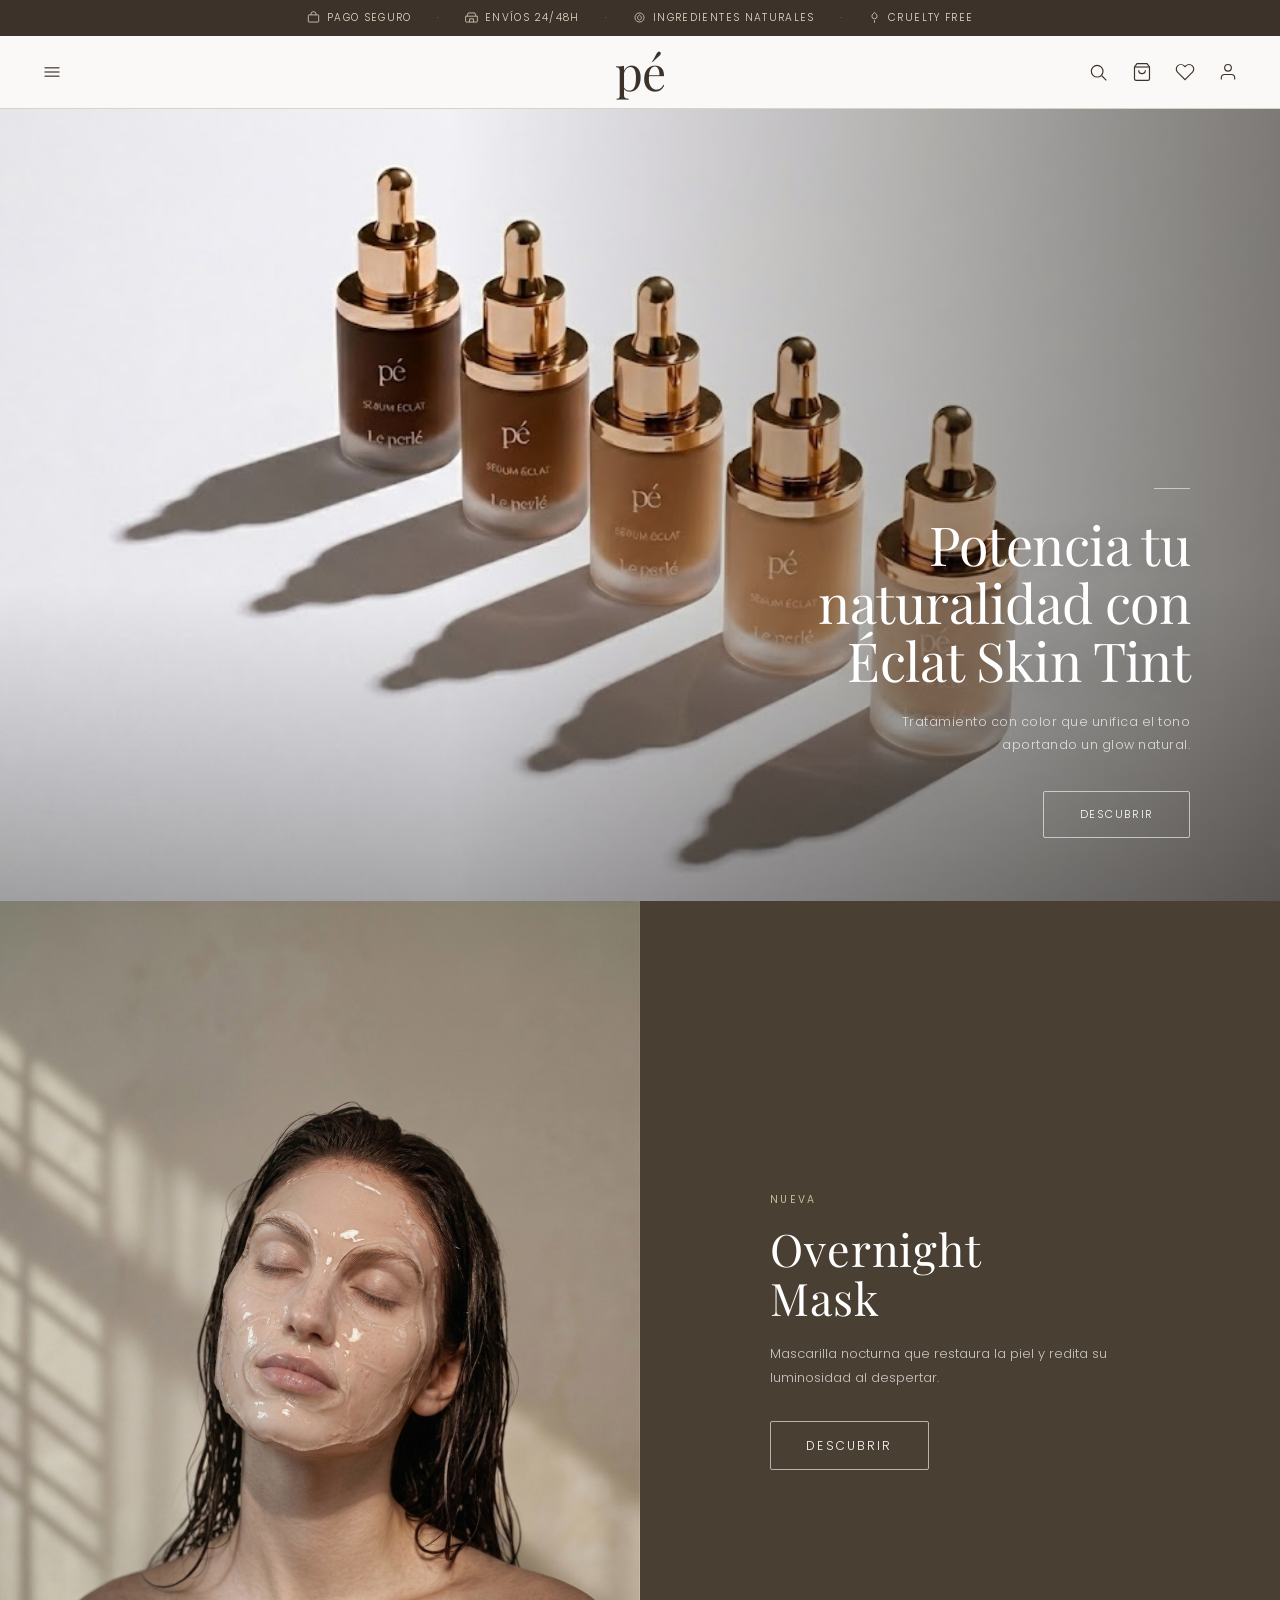
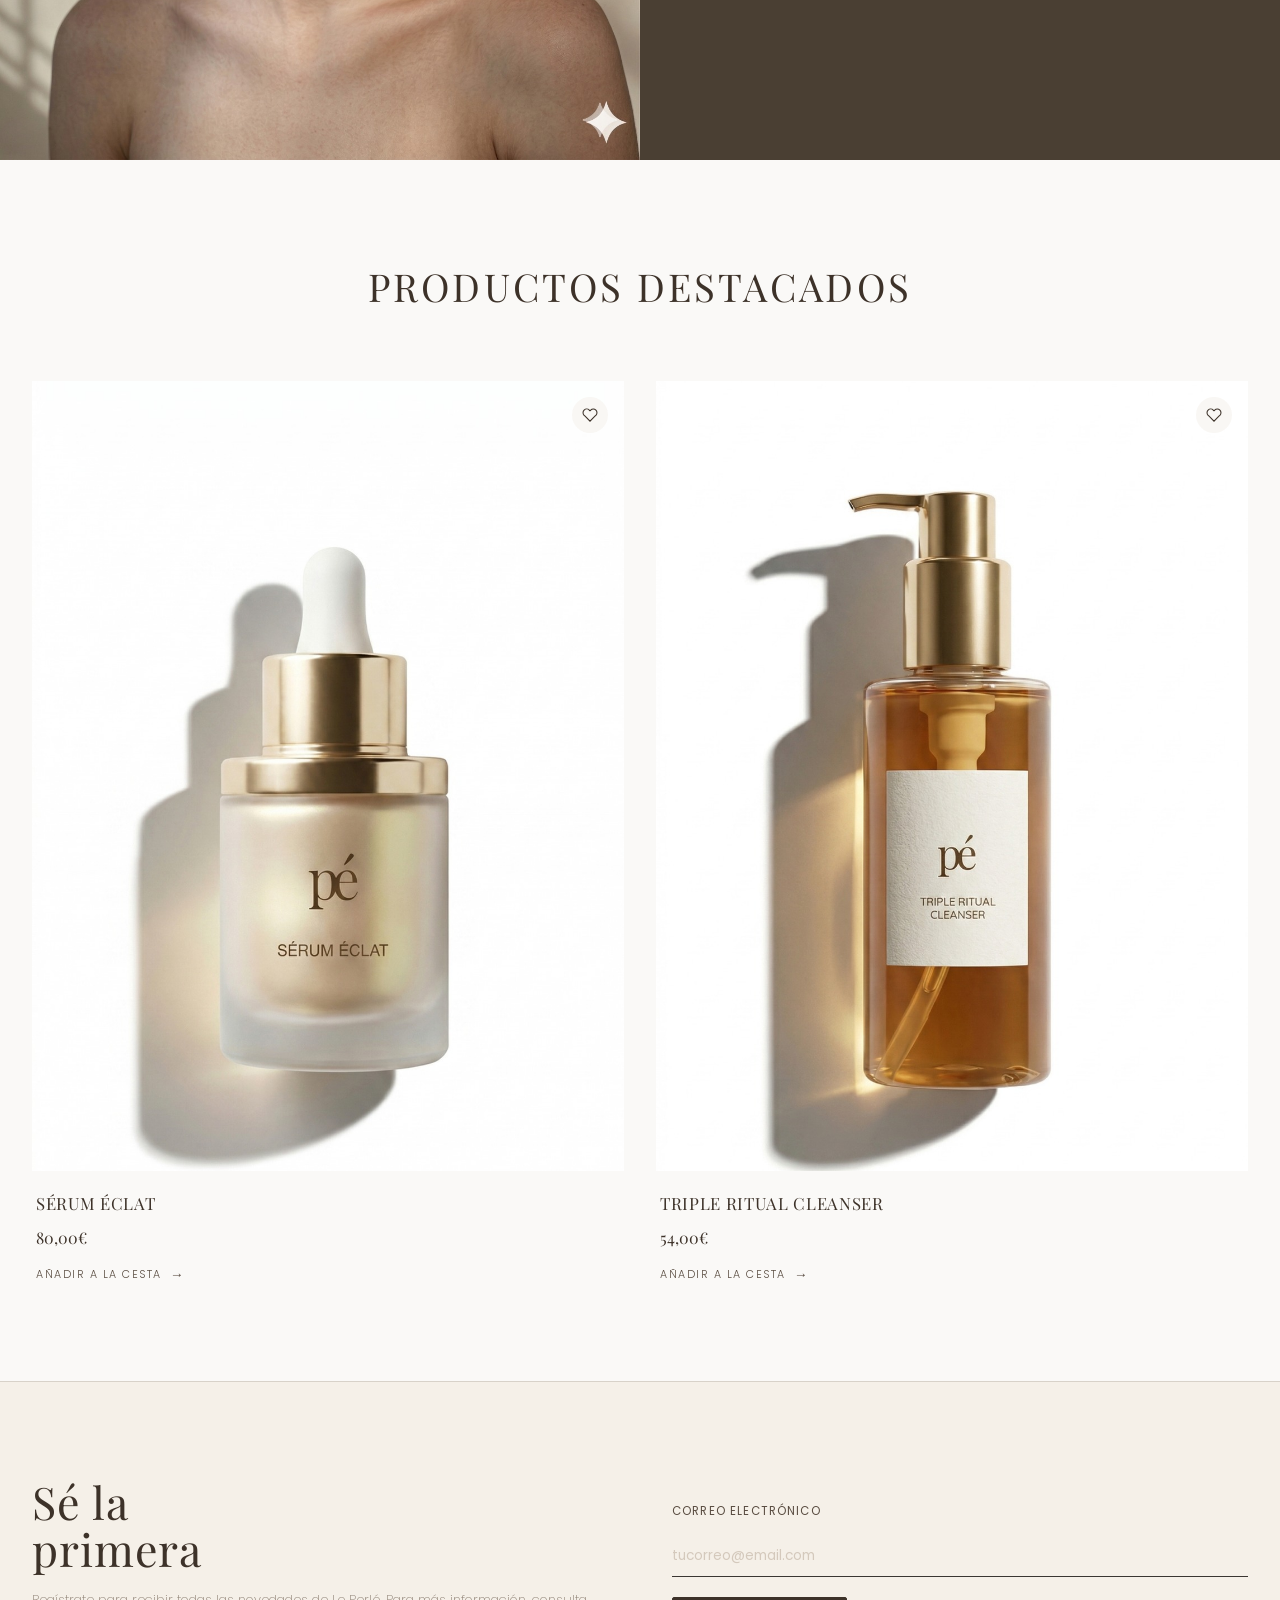
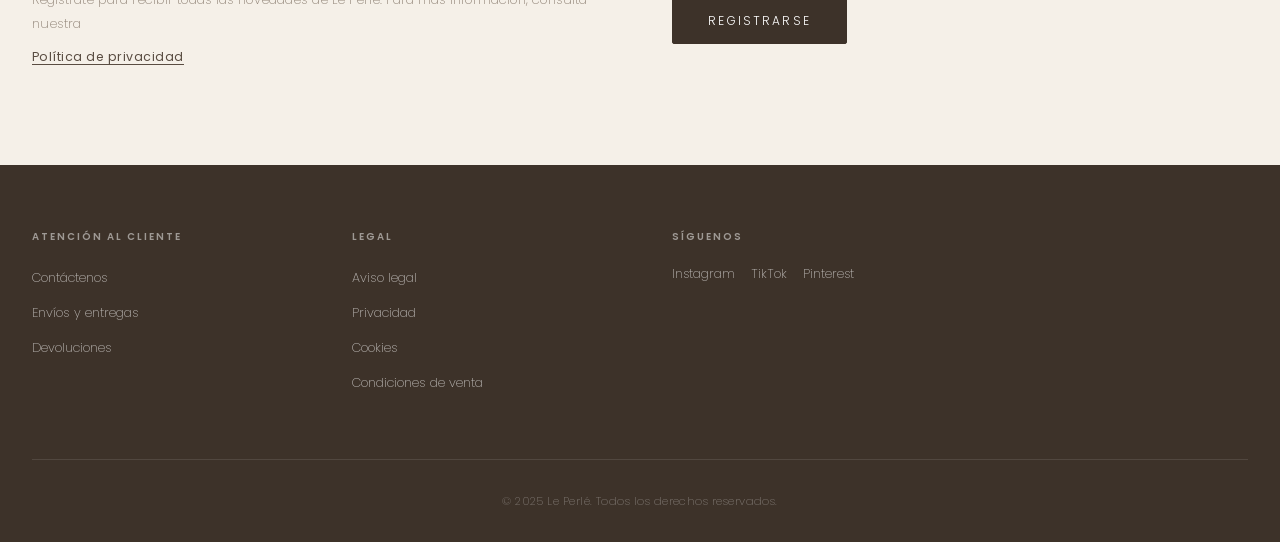
==== index.html @ 4443e8d5 "Add files via upload" ====
<!DOCTYPE html>
<html lang="es">
<head>
  <meta charset="UTF-8">
  <meta name="viewport" content="width=device-width, initial-scale=1.0">
  <title>Le Perlé — Skincare de Lujo</title>
  <meta name="description" content="Descubre la colección de skincare premium de Le Perlé. Productos de alta calidad para el cuidado de tu piel.">
  <link rel="stylesheet" href="styles.css">
  <link rel="preconnect" href="https://fonts.googleapis.com">
  <link rel="preconnect" href="https://fonts.gstatic.com" crossorigin>
</head>
<body>

  <!-- TOP BAR -->
  <div class="promo-bar" aria-label="Información de la marca">
    <div class="promo-bar__track">
      <div class="promo-bar__item">
        <svg viewBox="0 0 20 20" fill="none" stroke="currentColor" stroke-width="1.4" aria-hidden="true"><rect x="2" y="6" width="16" height="11" rx="1"/><path d="M6 6V5a4 4 0 018 0v1"/></svg>
        <span>Pago seguro</span>
      </div>
      <div class="promo-bar__sep" aria-hidden="true">·</div>
      <div class="promo-bar__item">
        <svg viewBox="0 0 20 20" fill="none" stroke="currentColor" stroke-width="1.4" aria-hidden="true"><path d="M3 8l2-5h10l2 5"/><path d="M1 8h18v8a1 1 0 01-1 1H2a1 1 0 01-1-1V8z"/><path d="M7 17v-5h6v5"/></svg>
        <span>Envíos 24/48h</span>
      </div>
      <div class="promo-bar__sep" aria-hidden="true">·</div>
      <div class="promo-bar__item">
        <svg viewBox="0 0 20 20" fill="none" stroke="currentColor" stroke-width="1.4" aria-hidden="true"><circle cx="10" cy="10" r="7"/><path d="M10 6c0 0-3 2-3 4.5S10 14 10 14s3-1.5 3-3.5S10 6 10 6z"/></svg>
        <span>Ingredientes naturales</span>
      </div>
      <div class="promo-bar__sep" aria-hidden="true">·</div>
      <div class="promo-bar__item">
        <svg viewBox="0 0 20 20" fill="none" stroke="currentColor" stroke-width="1.4" aria-hidden="true"><path d="M10 2c-1 2-4 3-4 6a4 4 0 008 0c0-3-3-4-4-6z"/><path d="M10 14v4"/></svg>
        <span>Cruelty Free</span>
      </div>
    </div>
  </div>

  <!-- HEADER -->
  <header class="site-header">
    <div class="header-inner">
      <div class="header-left">
        <button class="icon-btn" data-menu-toggle aria-label="Abrir menú">
          <svg viewBox="0 0 24 24" fill="none" stroke="currentColor"><line x1="3" y1="7" x2="21" y2="7"/><line x1="3" y1="12" x2="21" y2="12"/><line x1="3" y1="17" x2="21" y2="17"/></svg>
        </button>
      </div>
      <a href="index.html" class="header-logo" aria-label="Le Perlé — Inicio">
        <span class="logo-mark">pé</span>
        <span class="logo-sub">Le Perlé</span>
      </a>
      <div class="header-right">
        <button class="icon-btn" data-search-toggle aria-label="Buscar">
          <svg viewBox="0 0 24 24" fill="none" stroke="currentColor"><circle cx="11" cy="11" r="7"/><line x1="16.5" y1="16.5" x2="22" y2="22"/></svg>
        </button>
        <a href="cart.html" class="icon-btn" aria-label="Carrito">
          <svg viewBox="0 0 24 24" fill="none" stroke="currentColor">
            <path d="M6 2L3 6v14a2 2 0 0 0 2 2h14a2 2 0 0 0 2-2V6l-3-4z"></path>
            <line x1="3" y1="6" x2="21" y2="6"></line>
            <path d="M16 10a4 4 0 0 1-8 0"></path>
          </svg>
          <span class="cart-badge">0</span>
        </a>
        <a href="favorites.html" class="icon-btn" aria-label="Favoritos">
          <svg viewBox="0 0 24 24" fill="none" stroke="currentColor"><path d="M20.84 4.61a5.5 5.5 0 00-7.78 0L12 5.67l-1.06-1.06a5.5 5.5 0 00-7.78 7.78l1.06 1.06L12 21.23l7.78-7.78 1.06-1.06a5.5 5.5 0 000-7.78z"/></svg>
          <span class="fav-badge" style="display:none">0</span>
        </a>
        <button class="icon-btn" aria-label="Mi cuenta">
          <svg viewBox="0 0 24 24" fill="none" stroke="currentColor"><path d="M20 21v-2a4 4 0 00-4-4H8a4 4 0 00-4 4v2"/><circle cx="12" cy="7" r="4"/></svg>
        </button>
      </div>
    </div>
  </header>

  <!-- SEARCH PANEL -->
  <div class="search-panel" id="search-panel" role="search">
    <input type="search" placeholder="Buscar productos..." aria-label="Buscar productos">
    <button class="search-close" id="search-close-btn" aria-label="Cerrar búsqueda">
      <svg viewBox="0 0 24 24" fill="none" stroke="currentColor"><line x1="18" y1="6" x2="6" y2="18"/><line x1="6" y1="6" x2="18" y2="18"/></svg>
    </button>
  </div>

  <!-- MENU OVERLAY -->
  <div class="menu-overlay" id="menu-overlay" aria-hidden="true"></div>

  <!-- SIDE MENU -->
  <nav class="side-menu" id="side-menu" aria-label="Menú principal">
    <div class="side-menu-header">
      <a href="index.html" class="header-logo"><span class="logo-mark">pé</span></a>
      <button class="menu-close-btn icon-btn" data-menu-close aria-label="Cerrar menú">
        <svg viewBox="0 0 24 24" fill="none" stroke="currentColor"><line x1="18" y1="6" x2="6" y2="18"/><line x1="6" y1="6" x2="18" y2="18"/></svg>
      </button>
    </div>
    <div class="side-menu-nav">
      <a href="serums.html">Sérums</a>
      <a href="limpiadores.html">Limpiador</a>
      <a href="tratamiento-nocturno.html">Tratamiento nocturno</a>
      <div class="side-menu-divider"></div>
      <a href="products.html">Ver todos</a>
      <button class="side-menu-club-btn" onclick="document.getElementById('welcome-popup').classList.add('is-open');document.body.style.overflow='hidden';document.querySelector('.side-menu').classList.remove('is-open');document.getElementById('menu-overlay').classList.remove('is-open');">LE PERLÉ CLUB</button>
    </div>
    <div class="side-menu-actions">
      <a href="cart.html">
        <svg viewBox="0 0 24 24" fill="none" stroke="currentColor"><path d="M6 2L3 6v14a2 2 0 0 0 2 2h14a2 2 0 0 0 2-2V6l-3-4z"/><line x1="3" y1="6" x2="21" y2="6"/><path d="M16 10a4 4 0 0 1-8 0"/></svg>
        Carrito
      </a>
      <a href="favorites.html">
        <svg viewBox="0 0 24 24" fill="none" stroke="currentColor"><path d="M20.84 4.61a5.5 5.5 0 00-7.78 0L12 5.67l-1.06-1.06a5.5 5.5 0 00-7.78 7.78l1.06 1.06L12 21.23l7.78-7.78 1.06-1.06a5.5 5.5 0 000-7.78z"/></svg>
        Favoritos
      </a>
      <a href="#" aria-label="Mi cuenta">
        <svg viewBox="0 0 24 24" fill="none" stroke="currentColor"><path d="M20 21v-2a4 4 0 00-4-4H8a4 4 0 00-4 4v2"/><circle cx="12" cy="7" r="4"/></svg>
        Mi cuenta
      </a>
    </div>
  </nav>

  <!-- AUTH MODAL -->
  <div class="modal-overlay" id="auth-modal">
    <div class="modal">
      <button class="modal-close" aria-label="Cerrar">
        <svg viewBox="0 0 24 24" fill="none" stroke="currentColor"><line x1="18" y1="6" x2="6" y2="18"/><line x1="6" y1="6" x2="18" y2="18"/></svg>
      </button>
      
      <!-- Login Form -->
      <form id="login-form" class="modal-form">
        <h2 class="modal-title">Iniciar sesión</h2>
        <p class="modal-subtitle">Accede a tu cuenta Le Perlé</p>
        
        <div class="form-field">
          <label for="login-email">Email</label>
          <input type="email" id="login-email" placeholder="tucorreo@email.com" required>
        </div>
        
        <div class="form-field">
          <label for="login-password">Contraseña</label>
          <input type="password" id="login-password" placeholder="Tu contraseña" required>
        </div>
        
        <p class="form-error"></p>
        
        <div class="modal-actions">
          <button type="submit" class="btn btn--primary btn--full">Entrar</button>
        </div>
        
        <p class="modal-toggle-text">
          ¿No tienes cuenta? <button type="button" id="show-register">Regístrate</button>
        </p>
      </form>
      
      <!-- Register Form -->
      <form id="register-form" class="modal-form hidden" style="display:none">
        <h2 class="modal-title">Crear cuenta</h2>
        <p class="modal-subtitle">Únete a la familia Le Perlé</p>
        
        <div class="form-field">
          <label for="register-name">Nombre</label>
          <input type="text" id="register-name" placeholder="Tu nombre" required>
        </div>
        
        <div class="form-field">
          <label for="register-email">Email</label>
          <input type="email" id="register-email" placeholder="tucorreo@email.com" required>
        </div>
        
        <div class="form-field">
          <label for="register-password">Contraseña</label>
          <input type="password" id="register-password" placeholder="Mínimo 6 caracteres" required>
        </div>
        
        <p class="form-error"></p>
        
        <div class="modal-actions">
          <button type="submit" class="btn btn--primary btn--full">Crear cuenta</button>
        </div>
        
        <p class="modal-toggle-text">
          ¿Ya tienes cuenta? <button type="button" id="show-login">Inicia sesión</button>
        </p>
      </form>
    </div>
  </div>

  <!-- WELCOME POPUP -->
  <div class="modal-overlay" id="welcome-popup">
    <div class="club-popup">
      <button class="club-popup__close" aria-label="Cerrar">
        <svg viewBox="0 0 24 24" fill="none" stroke="currentColor" stroke-width="1.4"><line x1="18" y1="6" x2="6" y2="18"/><line x1="6" y1="6" x2="18" y2="18"/></svg>
      </button>

      <!-- Imagen izquierda -->
      <div class="club-popup__image">
        <img src="IMAGEN DE POPUP.jpg" alt="Glass Skin Le Perlé">
      </div>

      <!-- Formulario derecha -->
      <div class="club-popup__body">
        <h2 class="club-popup__title">Únete a<br>Le Perlé Club</h2>
        <p class="club-popup__subtitle">Sé la primera en acceder a reposiciones y secretos profesionales para una Glass Skin perfecta.</p>

        <form class="club-popup__form" novalidate>
          <div class="club-popup__field">
            <input type="email" id="club-email" placeholder="Correo electrónico" required>
          </div>

          <div class="club-popup__checks">
            <label class="club-popup__check">
              <input type="checkbox" required>
              <span>He leído y acepto la <a href="legal.html">Política de Privacidad</a>.</span>
            </label>
            <label class="club-popup__check">
              <input type="checkbox">
              <span>Acepto recibir comunicaciones comerciales, novedades y contenido exclusivo de Le Perlé</span>
            </label>
          </div>

          <button type="submit" class="club-popup__btn">QUIERO MI PASE VIP</button>
          <button type="button" class="club-popup__skip" data-popup-close>No, gracias</button>
        </form>
      </div>
    </div>
  </div>

  <main>

    <!-- HERO -->
    <section class="hero" aria-label="Producto destacado">
      <img src="VariosSerumEclat.jpeg" alt="Producto Le Perlé" class="hero-image">
      <div class="hero-content">
        <div class="hero-line" aria-hidden="true"></div>
        <h1 class="hero-title">Potencia tu<br>naturalidad con<br>Éclat Skin Tint</h1>
        <p class="hero-desc">Tratamiento con color que unifica el tono<br>aportando un glow natural.</p>
        <a href="product.html?id=eclat-skin-tint-30ml" class="btn btn--outline-light hero-cta">Descubrir</a>
      </div>
    </section>

    <!-- SPLIT PROMO -->
    <section class="split-promo" aria-label="Overnight Mask">
      <div class="split-promo__side split-promo__side--image">
        <img src="ChicaConSkincare.jpeg" alt="Modelo con producto Le Perlé" style="width:100%;height:100%;object-fit:cover;">
      </div>
      <div class="split-promo__side split-promo__side--dark">
        <div class="split-promo__content">
          <p class="split-promo__eyebrow">Nueva</p>
          <h2 class="split-promo__title">Overnight<br>Mask</h2>
          <p class="split-promo__desc">Mascarilla nocturna que restaura la piel y redita su luminosidad al despertar.</p>
          <a href="product.html?id=overnight-mask-50ml" class="btn btn--outline-light">Descubrir</a>
        </div>
      </div>
    </section>

    <!-- FEATURED PRODUCTS -->
    <section class="featured-products">
      <div class="container">
        <h2 class="section-title">Productos destacados</h2>
        <div class="products-grid">

          <article class="product-card">
            <a href="product.html?id=serum-eclat-30ml">
              <div class="product-card__image-wrap">
                <img src="SerumEclat.jpeg" alt="Sérum Éclat" style="width:100%;height:100%;object-fit:cover;">
                <button class="product-card__fav" data-fav aria-label="Añadir a favoritos">
                  <svg viewBox="0 0 24 24" fill="none" stroke="currentColor"><path d="M20.84 4.61a5.5 5.5 0 00-7.78 0L12 5.67l-1.06-1.06a5.5 5.5 0 00-7.78 7.78l1.06 1.06L12 21.23l7.78-7.78 1.06-1.06a5.5 5.5 0 000-7.78z"/></svg>
                </button>
              </div>
            </a>
            <div class="product-card__info">
              <h3 class="product-card__name">Sérum Éclat</h3>
              <p class="product-card__price">80,00€</p>
              <button class="product-card__add" data-add-cart data-product-id="serum-eclat-30ml" data-product-name="Sérum Éclat" data-product-variant="Glow Light Serum · 30ml" data-product-price="80" data-product-image="https://images.unsplash.com/photo-1620916566398-39f1143ab7be?w=600&h=800&fit=crop">Añadir a la cesta</button>
            </div>
          </article>

          <article class="product-card">
            <a href="product.html?id=triple-ritual-cleanser-150ml">
              <div class="product-card__image-wrap">
                <img src="TripleRitualCleanser.jpeg" alt="Triple Ritual Cleanser" style="width:100%;height:100%;object-fit:cover;">
                <button class="product-card__fav" data-fav aria-label="Añadir a favoritos">
                  <svg viewBox="0 0 24 24" fill="none" stroke="currentColor"><path d="M20.84 4.61a5.5 5.5 0 00-7.78 0L12 5.67l-1.06-1.06a5.5 5.5 0 00-7.78 7.78l1.06 1.06L12 21.23l7.78-7.78 1.06-1.06a5.5 5.5 0 000-7.78z"/></svg>
                </button>
              </div>
            </a>
            <div class="product-card__info">
              <h3 class="product-card__name">Triple Ritual Cleanser</h3>
              <p class="product-card__price">54,00€</p>
              <button class="product-card__add" data-add-cart data-product-id="triple-ritual-cleanser-150ml" data-product-name="Triple Ritual Cleanser" data-product-variant="Limpiador facial · 150ml" data-product-price="54" data-product-image="https://images.unsplash.com/photo-1556228720-195a672e8a03?w=600&h=800&fit=crop">Añadir a la cesta</button>
            </div>
          </article>
        </div>
      </div>
    </section>

    <!-- SÉ LA PRIMERA / NEWSLETTER -->
    <section class="newsletter-strip">
      <div class="container">
        <div class="newsletter-inner">
          <div class="newsletter-brand">
            <h2 class="newsletter-title">Sé la<br>primera</h2>
            <p>Regístrate para recibir todas las novedades de Le Perlé. Para más información, consulta nuestra</p>
            <a href="legal.html">Política de privacidad</a>
          </div>

          <form class="newsletter-form" novalidate>
            <label for="nl-email">Correo electrónico</label>
            <input type="email" id="nl-email" name="email" placeholder="tucorreo@email.com" autocomplete="email" required>
            <button type="submit" class="btn btn--primary" style="margin-top:0.5rem;align-self:flex-start;">Registrarse</button>
          </form>
        </div>
      </div>
    </section>

  </main>

  <!-- FOOTER -->
  <footer class="site-footer">
    <div class="container">
      <div class="footer-inner">
        <div class="footer-col">
          <h4>Atención al cliente</h4>
          <ul>
            <li><a href="contact.html">Contáctenos</a></li>
            <li><a href="legal.html">Envíos y entregas</a></li>
            <li><a href="legal.html">Devoluciones</a></li>
          </ul>
        </div>
        <div class="footer-col">
          <h4>Legal</h4>
          <ul>
            <li><a href="legal.html">Aviso legal</a></li>
            <li><a href="legal.html">Privacidad</a></li>
            <li><a href="legal.html">Cookies</a></li>
            <li><a href="legal.html">Condiciones de venta</a></li>
          </ul>
        </div>
        <div class="footer-col">
          <h4>Síguenos</h4>
          <div class="footer-social">
            <a href="https://instagram.com" target="_blank" rel="noopener">Instagram</a>
            <a href="https://tiktok.com" target="_blank" rel="noopener">TikTok</a>
            <a href="https://pinterest.com" target="_blank" rel="noopener">Pinterest</a>
          </div>
        </div>
      </div>
      <div class="footer-bottom">
        <p>© 2025 Le Perlé. Todos los derechos reservados.</p>
      </div>
    </div>
  </footer>

  <script src="products-db.js"></script>
  <script src="script.js"></script>
  <script src="cart-system.js"></script>
</body>
</html>
---- styles.css ----
/* ============================================================
   LE PERLÉ — STYLES.CSS
   Premium skincare e-commerce
   ============================================================ */

/* --- Google Fonts Import --- */
@import url('https://fonts.googleapis.com/css2?family=Playfair+Display:ital,wght@0,400;0,500;0,600;0,700;1,400&family=Poppins:wght@200;300;400;500;600;700&display=swap');

/* --- CSS Variables --- */
:root {
  /* Colors - Kit de Marca Le Perlé */
  --clr-bg:         #faf9f7;        /* Blanco perlado - Color principal */
  --clr-bg-alt:     #f5f0e8;        /* Arena suave - Color secundario */
  --clr-bg-dark:    #3d3229;        /* Marrón apagado profundo - Color de contraste */
  --clr-bg-mid:     #4a3f33;        /* Marrón intermedio */
  --clr-black:      #3d3229;        /* Marrón apagado profundo para textos */
  --clr-gray-dark:  #5a4d42;        /* Marrón más claro */
  --clr-gray-mid:   #8a7d70;        /* Beige intermedio */
  --clr-gray-light: #d4c9bc;        /* Beige claro */
  --clr-white:      #ffffff;
  --clr-accent:     #c9b896;        /* Beige champán - Color secundario de lujo */
  --clr-promo:      #3d3229;        /* Marrón profundo */
  --clr-champagne:  #e8dcc8;        /* Beige champán claro */

  /* Typography - Kit de Marca Le Perlé */
  --font-serif: 'Playfair Display', Georgia, serif;  /* Títulos */
  --font-sans:  'Poppins', 'Helvetica Neue', sans-serif;  /* Subtítulos y textos */

  /* Spacing */
  --sp-xs:  0.5rem;
  --sp-sm:  1rem;
  --sp-md:  2rem;
  --sp-lg:  4rem;
  --sp-xl:  6rem;
  --sp-2xl: 10rem;

  /* Border */
  --border: 1px solid #d8d2c9;
  --border-dark: 1px solid #3a3632;
  --radius: 2px;

  /* Transitions */
  --transition: 0.3s ease;
  --transition-slow: 0.6s cubic-bezier(0.4, 0, 0.2, 1);

  /* Header height */
  --header-h: 72px;
  --promo-h: 36px;
}

/* --- Reset & Base --- */
*, *::before, *::after { box-sizing: border-box; margin: 0; padding: 0; }

html { scroll-behavior: smooth; font-size: 16px; }

body {
  font-family: var(--font-sans);
  background: var(--clr-bg);
  color: var(--clr-black);
  line-height: 1.6;
  font-weight: 200;  /* Poppins extralight como indica el kit */
  -webkit-font-smoothing: antialiased;
}

img { display: block; max-width: 100%; height: auto; }
a { text-decoration: none; color: inherit; }
button { cursor: pointer; border: none; background: none; font-family: var(--font-sans); }
input, select, textarea { font-family: var(--font-sans); }
ul { list-style: none; }

/* --- Utility --- */
.sr-only {
  position: absolute; width: 1px; height: 1px;
  overflow: hidden; clip: rect(0,0,0,0); white-space: nowrap;
}

.container {
  width: 100%;
  max-width: 1280px;
  margin: 0 auto;
  padding: 0 var(--sp-md);
}

.container--narrow {
  max-width: 960px;
  margin: 0 auto;
  padding: 0 var(--sp-md);
}

/* ============================================================
   PROMO BAR
   ============================================================ */
/* ── TOP BAR ─────────────────────────────────────────────── */
.promo-bar {
  background: var(--clr-bg-dark);
  color: var(--clr-champagne);
  padding: 0 var(--sp-md);
  height: var(--promo-h);
  display: flex;
  align-items: center;
  justify-content: center;
  overflow: hidden;
}

.promo-bar__track {
  display: flex;
  align-items: center;
  justify-content: center;
  gap: 0;
  width: 100%;
  max-width: 900px;
}

.promo-bar__item {
  display: flex;
  align-items: center;
  gap: 0.45rem;
  font-family: var(--font-sans);
  font-size: 0.65rem;
  font-weight: 300;
  letter-spacing: 0.13em;
  text-transform: uppercase;
  white-space: nowrap;
  padding: 0 1.6rem;
  color: var(--clr-champagne);
}

.promo-bar__item svg {
  width: 13px;
  height: 13px;
  flex-shrink: 0;
  opacity: 0.85;
}

.promo-bar__sep {
  color: var(--clr-accent);
  font-size: 0.75rem;
  opacity: 0.5;
  user-select: none;
  flex-shrink: 0;
}

/* Mobile: scroll horizontally, show only 2 items */
@media (max-width: 640px) {
  .promo-bar {
    padding: 0 var(--sp-sm);
    justify-content: flex-start;
    overflow-x: auto;
    scrollbar-width: none;
    -ms-overflow-style: none;
  }
  .promo-bar::-webkit-scrollbar { display: none; }

  .promo-bar__track {
    justify-content: flex-start;
    width: max-content;
    gap: 0;
  }

  .promo-bar__item {
    padding: 0 1.1rem;
    font-size: 0.6rem;
  }
}

@media (max-width: 480px) {
  .promo-bar__sep:nth-child(6),
  .promo-bar__item:nth-child(7),
  .promo-bar__sep:nth-child(8),
  .promo-bar__item:nth-child(9) {
    display: none;
  }
}

/* ============================================================
   HEADER
   ============================================================ */
.site-header {
  position: sticky;
  top: 0;
  z-index: 100;
  background: var(--clr-bg);
  border-bottom: var(--border);
}

.header-inner {
  display: grid;
  grid-template-columns: 1fr auto 1fr;
  align-items: center;
  height: var(--header-h);
  padding: 0 var(--sp-md);
}

.header-left,
.header-right {
  display: flex;
  align-items: center;
  gap: 0.2rem;
}

.header-right { justify-content: flex-end; }

.header-logo {
  display: flex;
  flex-direction: column;
  align-items: center;
  line-height: 1;
  text-decoration: none;
  color: var(--clr-black);
}

.logo-mark {
  font-family: var(--font-serif);
  font-size: 3rem;
  font-weight: 400;
  letter-spacing: -0.02em;
  line-height: 0.9;
  display: block;
}

.logo-sub {
  display: none;
}

/* Header icon buttons */
.icon-btn {
  display: flex;
  align-items: center;
  justify-content: center;
  width: 40px;
  height: 40px;
  border-radius: 50%;
  transition: background var(--transition);
  color: var(--clr-black);
  position: relative;
}

.icon-btn:hover { background: var(--clr-bg-alt); }
.icon-btn:focus-visible { outline: 1px solid var(--clr-black); outline-offset: 2px; }

.icon-btn svg { width: 20px; height: 20px; stroke-width: 1.4; }

.main-nav {
  display: flex;
  justify-content: center;
  gap: 2rem;
  padding: 0.75rem 0;
  border-bottom: 1px solid rgba(58,54,50,0.12);
  background: var(--clr-bg);
}

.main-nav a {
  color: var(--clr-black);
  font-size: 0.82rem;
  letter-spacing: 0.18em;
  text-transform: uppercase;
  font-weight: 600;
  transition: color var(--transition);
}

.main-nav a:hover,
.main-nav a:focus-visible {
  color: var(--clr-gray-dark);
}

/* Cart badge */
.cart-badge {
  position: absolute;
  top: 4px; right: 4px;
  background: var(--clr-black);
  color: var(--clr-white);
  font-size: 0.6rem;
  width: 15px; height: 15px;
  border-radius: 50%;
  display: flex;
  align-items: center;
  justify-content: center;
  font-weight: 500;
}

/* Favorites badge */
.fav-badge {
  position: absolute;
  top: 4px; right: 4px;
  background: var(--clr-accent);
  color: var(--clr-white);
  font-size: 0.6rem;
  width: 15px; height: 15px;
  border-radius: 50%;
  display: flex;
  align-items: center;
  justify-content: center;
  font-weight: 500;
}

/* ============================================================
   MOBILE MENU OVERLAY
   ============================================================ */
.menu-overlay {
  position: fixed;
  inset: 0;
  background: rgba(10,9,8,0.4);
  z-index: 200;
  opacity: 0;
  pointer-events: none;
  transition: opacity var(--transition-slow);
}

.menu-overlay.is-open {
  opacity: 1;
  pointer-events: all;
}

.side-menu {
  position: fixed;
  top: 0; left: 0;
  width: min(340px, 90vw);
  height: 100%;
  background: var(--clr-bg);
  z-index: 201;
  display: flex;
  flex-direction: column;
  transform: translateX(-100%);
  transition: transform var(--transition-slow);
  overflow-y: auto;
}

.side-menu.is-open { transform: translateX(0); }

.side-menu-header {
  display: flex;
  align-items: center;
  justify-content: space-between;
  padding: 1.5rem var(--sp-md);
  border-bottom: var(--border);
}

.menu-close-btn {
  display: flex;
  align-items: center;
  justify-content: center;
  width: 36px; height: 36px;
  color: var(--clr-black);
}

.menu-close-btn svg { width: 22px; height: 22px; stroke-width: 1.4; }

.side-menu-nav { flex: 1; padding: 0.5rem 0; }

.side-menu-nav a {
  display: block;
  padding: 0.9rem var(--sp-md);
  font-family: var(--font-sans);
  font-size: 1rem;
  font-weight: 300;
  letter-spacing: 0.01em;
  color: var(--clr-black);
  text-transform: none;
  transition: color var(--transition);
}

.side-menu-nav a:hover { color: var(--clr-gray-mid); }

.side-menu-divider {
  height: 1px;
  background: var(--clr-bg-alt);
  margin: 0.5rem var(--sp-md);
}

.side-menu-actions {
  padding: var(--sp-md);
  border-top: var(--border);
  display: flex;
  flex-direction: column;
  gap: 0.25rem;
}

.side-menu-actions a {
  display: flex;
  align-items: center;
  gap: 0.85rem;
  padding: 0.7rem 0;
  font-size: 0.78rem;
  letter-spacing: 0.12em;
  text-transform: uppercase;
  color: var(--clr-gray-dark);
  font-weight: 400;
}

.side-menu-actions a svg { width: 20px; height: 20px; stroke-width: 1.4; }

/* ============================================================
   BUTTONS
   ============================================================ */
.btn {
  display: inline-flex;
  align-items: center;
  justify-content: center;
  padding: 0.85rem 2.2rem;
  font-family: var(--font-sans);
  font-size: 0.75rem;
  font-weight: 300;  /* Poppins light */
  letter-spacing: 0.18em;
  text-transform: uppercase;
  transition: all var(--transition);
  border-radius: var(--radius);
  white-space: nowrap;
}

.btn--primary {
  background: var(--clr-black);
  color: var(--clr-white);
  border: 1px solid var(--clr-black);
}

.btn--primary:hover {
  background: var(--clr-gray-dark);
  border-color: var(--clr-gray-dark);
}

.btn--outline {
  background: transparent;
  color: var(--clr-black);
  border: 1px solid var(--clr-black);
}

.btn--outline:hover {
  background: var(--clr-black);
  color: var(--clr-white);
}

.btn--outline-light {
  background: transparent;
  color: var(--clr-white);
  border: 1px solid rgba(255,255,255,0.6);
}

.btn--outline-light:hover {
  background: var(--clr-white);
  color: var(--clr-black);
}

.btn--full { width: 100%; }

/* ============================================================
   HOME — HERO
   ============================================================ */
.hero {
  position: relative;
  height: calc(100vh - var(--header-h) - var(--promo-h));
  min-height: 620px;
  max-height: 860px;
  overflow: hidden;
}

.hero-image {
  position: absolute;
  inset: 0;
  width: 100%;
  height: 100%;
  object-fit: cover;
  object-position: center 30%;
}

/* Gradient: dark vignette on the right where content sits */
.hero::after {
  content: '';
  position: absolute;
  inset: 0;
  background:
    linear-gradient(to right, transparent 35%, rgba(20,15,10,0.55) 100%),
    linear-gradient(to top, rgba(10,8,6,0.3) 0%, transparent 40%);
  pointer-events: none;
}

.hero-content {
  position: absolute;
  z-index: 1;
  bottom: clamp(3rem, 7vh, 6rem);
  right: clamp(2rem, 7vw, 8rem);
  text-align: right;
  max-width: 440px;
  display: flex;
  flex-direction: column;
  align-items: flex-end;
  gap: 0;
}

/* Editorial accent line above title */
.hero-line {
  width: 36px;
  height: 1px;
  background: rgba(255,255,255,0.55);
  margin-bottom: 1.6rem;
  align-self: flex-end;
}

.hero-title {
  font-family: var(--font-serif);
  font-size: clamp(2.4rem, 4.2vw, 4rem);
  font-weight: 400;
  line-height: 1.08;
  color: var(--clr-white);
  letter-spacing: -0.01em;
  margin-bottom: 1.4rem;
  text-shadow: 0 2px 32px rgba(0,0,0,0.18);
}

.hero-desc {
  font-family: var(--font-sans);
  font-size: 0.78rem;
  color: rgba(255,255,255,0.75);
  margin-bottom: 2.2rem;
  line-height: 1.8;
  font-weight: 300;
  letter-spacing: 0.04em;
}

.hero-cta {
  letter-spacing: 0.16em;
  font-size: 0.68rem;
  padding: 0.85rem 2.2rem;
}

/* ============================================================
   HOME — SPLIT PROMO SECTION
   ============================================================ */
.split-promo {
  display: grid;
  grid-template-columns: 1fr 1fr;
  min-height: 520px;
}

.split-promo__side {
  position: relative;
  overflow: hidden;
}

.split-promo__side--image img {
  width: 100%;
  height: 100%;
  object-fit: cover;
  transition: transform 0.8s ease;
}

.split-promo__side--image:hover img { transform: scale(1.03); }

.split-promo__side--dark {
  background: var(--clr-bg-mid);
  display: flex;
  align-items: center;
  justify-content: center;
  padding: var(--sp-xl) var(--sp-lg);
}

.split-promo__content {
  color: var(--clr-white);
  max-width: 380px;
}

.split-promo__eyebrow {
  font-family: var(--font-sans);
  font-size: 0.65rem;
  letter-spacing: 0.22em;
  text-transform: uppercase;
  color: var(--clr-accent);
  margin-bottom: 1rem;
  font-weight: 400;
}

.split-promo__title {
  font-family: var(--font-serif);
  font-size: clamp(2rem, 3.5vw, 3.2rem);
  font-weight: 400;  /* Playfair Display regular */
  line-height: 1.1;
  margin-bottom: 1.2rem;
  letter-spacing: 0.02em;
}

.split-promo__desc {
  font-size: 0.82rem;
  color: rgba(255,255,255,0.7);
  line-height: 1.8;
  margin-bottom: var(--sp-md);
  font-weight: 300;
}

.split-promo__product-img {
  max-width: 160px;
  margin: var(--sp-md) 0;
}

/* ============================================================
   HOME — FEATURED PRODUCTS
   ============================================================ */
.featured-products {
  padding: var(--sp-xl) 0;
}

.section-title {
  font-family: var(--font-serif);
  font-size: clamp(1.6rem, 3vw, 2.4rem);
  font-weight: 400;  /* Playfair Display regular */
  letter-spacing: 0.08em;
  text-align: center;
  text-transform: uppercase;
  margin-bottom: var(--sp-lg);
}

.products-grid {
  display: grid;
  grid-template-columns: repeat(auto-fit, minmax(280px, 1fr));
  gap: var(--sp-md);
}

/* Product Card */
.product-card {
  position: relative;
  cursor: pointer;
}

.product-card__image-wrap {
  position: relative;
  aspect-ratio: 3/4;
  overflow: hidden;
  background: var(--clr-bg-alt);
  margin-bottom: 1.2rem;
}

.product-card__image-wrap img {
  width: 100%;
  height: 100%;
  object-fit: cover;
  transition: transform 0.7s ease;
}

.product-card:hover .product-card__image-wrap img { transform: scale(1.04); }

.product-card__fav {
  position: absolute;
  top: 1rem; right: 1rem;
  width: 36px; height: 36px;
  display: flex;
  align-items: center;
  justify-content: center;
  background: rgba(248,246,242,0.85);
  border-radius: 50%;
  transition: all var(--transition);
  color: var(--clr-black);
  z-index: 1;
}

.product-card__fav:hover { background: var(--clr-white); }
.product-card__fav.is-fav { color: var(--clr-black); }
.product-card__fav svg { width: 16px; height: 16px; stroke-width: 1.6; }
.product-card__fav.is-fav svg { fill: var(--clr-black); }

.product-card__info { padding: 0 0.25rem; }

.product-card__name {
  font-family: var(--font-serif);
  font-size: 1.05rem;
  font-weight: 400;
  margin-bottom: 0.5rem;
  letter-spacing: 0.04em;
  text-transform: uppercase;
}

/* Variant is kept in markup for other pages; hidden on home via .featured-products */
.featured-products .product-card__variant {
  display: none;
}

.product-card__variant {
  font-size: 0.72rem;
  color: var(--clr-gray-mid);
  letter-spacing: 0.06em;
  margin-bottom: 0.6rem;
  text-transform: uppercase;
}

.product-card__price {
  font-family: var(--font-serif);
  font-size: 1rem;
  font-weight: 400;
  margin-bottom: 0.9rem;
}

.product-card__add {
  font-size: 0.68rem;
  letter-spacing: 0.14em;
  text-transform: uppercase;
  color: var(--clr-gray-dark);
  font-weight: 300;  /* Poppins light */
  display: flex;
  align-items: center;
  gap: 0.5rem;
  transition: color var(--transition);
  padding: 0;
  background: none;
  border: none;
  cursor: pointer;
  font-family: var(--font-sans);
}

.product-card__add:hover { color: var(--clr-black); }
.product-card__add::after {
  content: '→';
  font-size: 0.85rem;
  transition: transform var(--transition);
}
.product-card__add:hover::after { transform: translateX(4px); }

/* ============================================================
   HOME — FOOTER NEWSLETTER (Sé la Primera)
   ============================================================ */
.newsletter-strip {
  background: var(--clr-bg-alt);
  padding: var(--sp-xl) 0;
  border-top: var(--border);
}

.newsletter-inner {
  display: grid;
  grid-template-columns: 1fr 1fr;
  gap: var(--sp-lg);
  align-items: center;
}

.newsletter-brand .newsletter-title {
  font-family: var(--font-serif);
  font-size: 2.8rem;
  font-weight: 400;  /* Playfair Display regular */
  line-height: 1.05;
  letter-spacing: 0.02em;
  margin-bottom: 1rem;
}

.newsletter-brand p {
  font-size: 0.82rem;
  color: var(--clr-gray-mid);
  line-height: 1.8;
  font-weight: 200;  /* Poppins extralight */
  margin-bottom: 0.5rem;
}

.newsletter-brand a {
  font-size: 0.78rem;
  color: var(--clr-gray-dark);
  text-decoration: underline;
  text-underline-offset: 3px;
  font-weight: 400;
  letter-spacing: 0.04em;
}

.newsletter-form {
  display: flex;
  flex-direction: column;
  gap: 0.75rem;
}

.newsletter-form label {
  font-size: 0.72rem;
  letter-spacing: 0.1em;
  text-transform: uppercase;
  color: var(--clr-gray-dark);
  font-weight: 400;
  margin-bottom: 0.25rem;
}

.newsletter-form input {
  border: none;
  border-bottom: var(--border-dark);
  background: transparent;
  padding: 0.6rem 0;
  font-size: 0.85rem;
  color: var(--clr-black);
  outline: none;
  width: 100%;
  transition: border-color var(--transition);
}

.newsletter-form input::placeholder { color: var(--clr-gray-light); }
.newsletter-form input:focus { border-bottom-color: var(--clr-black); }

.newsletter-links h4 {
  font-family: var(--font-sans);
  font-size: 0.65rem;
  letter-spacing: 0.18em;
  text-transform: uppercase;
  font-weight: 600;  /* Poppins semibold para encabezados */
  color: var(--clr-gray-dark);
  margin-bottom: 1.2rem;
}

.newsletter-links ul { display: flex; flex-direction: column; gap: 0.5rem; }

.newsletter-links a {
  font-size: 0.8rem;
  color: var(--clr-gray-mid);
  transition: color var(--transition);
  font-weight: 200;  /* Poppins extralight */
}

.newsletter-links a:hover { color: var(--clr-black); }

/* ============================================================
   FOOTER
   ============================================================ */
.site-footer {
  background: var(--clr-black);
  color: var(--clr-white);
  padding: var(--sp-lg) 0 var(--sp-md);
}

.footer-inner {
  display: grid;
  grid-template-columns: repeat(4, 1fr);
  gap: var(--sp-lg);
  margin-bottom: var(--sp-lg);
}

.footer-col h4 {
  font-family: var(--font-sans);
  font-size: 0.62rem;
  letter-spacing: 0.2em;
  text-transform: uppercase;
  font-weight: 600;  /* Poppins semibold */
  margin-bottom: 1.2rem;
  color: rgba(255,255,255,0.5);
}

.footer-col ul { display: flex; flex-direction: column; gap: 0.6rem; }

.footer-col a {
  font-size: 0.8rem;
  color: rgba(255,255,255,0.65);
  transition: color var(--transition);
  font-weight: 200;  /* Poppins extralight */
}

.footer-col a:hover { color: var(--clr-white); }

.footer-social {
  display: flex;
  gap: 1rem;
  margin-top: 0.25rem;
}

.footer-social a {
  font-size: 0.78rem;
  color: rgba(255,255,255,0.65);
  transition: color var(--transition);
  font-weight: 200;  /* Poppins extralight */
}

.footer-social a:hover { color: var(--clr-white); }

.footer-bottom {
  border-top: 1px solid rgba(255,255,255,0.1);
  padding-top: var(--sp-md);
  text-align: center;
}

.footer-bottom p {
  font-size: 0.72rem;
  color: rgba(255,255,255,0.35);
  letter-spacing: 0.04em;
}

/* ============================================================
   PRODUCT PAGE — GALLERY
   ============================================================ */
.product-layout {
  display: grid;
  grid-template-columns: 1fr 1fr;
  gap: var(--sp-xl);
  padding: var(--sp-lg) 0;
}

.product-gallery {
  display: grid;
  grid-template-columns: 80px 1fr;
  gap: 1rem;
  height: fit-content;
  position: sticky;
  top: calc(var(--header-h) + var(--promo-h) + 1rem);
}

.gallery-thumbs {
  display: flex;
  flex-direction: column;
  gap: 0.75rem;
}

.gallery-thumb {
  aspect-ratio: 1;
  overflow: hidden;
  cursor: pointer;
  border: 1px solid transparent;
  transition: border-color var(--transition);
  background: var(--clr-bg-alt);
}

.gallery-thumb.is-active { border-color: var(--clr-black); }
.gallery-thumb img { width: 100%; height: 100%; object-fit: cover; }

.gallery-main {
  aspect-ratio: 3/4;
  overflow: hidden;
  background: var(--clr-bg-alt);
}

.gallery-main img {
  width: 100%;
  height: 100%;
  object-fit: cover;
  transition: opacity 0.3s ease;
}

/* Product Info */
.product-info { padding-top: 0.5rem; }

.product-info__eyebrow {
  font-size: 0.68rem;
  letter-spacing: 0.2em;
  text-transform: uppercase;
  color: var(--clr-gray-mid);
  margin-bottom: 0.6rem;
  font-weight: 400;
}

.product-info__name {
  font-family: var(--font-serif);
  font-size: clamp(1.8rem, 2.5vw, 2.4rem);
  font-weight: 400;  /* Playfair Display regular */
  line-height: 1.15;
  margin-bottom: 0.5rem;
  letter-spacing: 0.02em;
}

.product-info__tagline {
  font-size: 0.9rem;
  color: var(--clr-gray-mid);
  line-height: 1.7;
  margin-bottom: 1.5rem;
  font-weight: 200;  /* Poppins extralight */
  font-style: normal;
  font-family: var(--font-sans);
}

.product-info__price {
  font-family: var(--font-serif);
  font-size: 1.5rem;
  font-weight: 400;
  margin-bottom: var(--sp-md);
}

.product-price-row {
  display: flex;
  align-items: center;
  justify-content: space-between;
  gap: 1rem;
  margin-bottom: var(--sp-md);
  flex-wrap: wrap;
}

.quantity-selector {
  display: flex;
  flex-direction: column;
  gap: 0.4rem;
  font-size: 0.72rem;
  letter-spacing: 0.14em;
  text-transform: uppercase;
  color: var(--clr-gray-dark);
  font-weight: 600;
}

.quantity-controls {
  display: inline-flex;
  align-items: center;
  gap: 0.5rem;
  border: 1px solid var(--clr-gray-light);
  border-radius: 999px;
  background: var(--clr-white);
  padding: 0.2rem 0.35rem;
}

.quantity-controls .qty-btn {
  width: 2.1rem;
  height: 2.1rem;
  display: grid;
  place-items: center;
  border: none;
  background: transparent;
  color: var(--clr-black);
  font-size: 1.2rem;
  cursor: pointer;
  transition: background var(--transition);
}

.quantity-controls .qty-btn:hover {
  background: var(--clr-bg-alt);
}

#quantity-value {
  min-width: 1.8rem;
  text-align: center;
  font-weight: 600;
  color: var(--clr-black);
}

.product-trust-badges {
  display: flex;
  gap: 1.5rem;
  padding: 1rem 0;
  border-top: var(--border);
  border-bottom: var(--border);
  margin-bottom: var(--sp-md);
  flex-wrap: wrap;
}

.product-trust-badges div {
  display: flex;
  align-items: center;
  gap: 0.5rem;
  color: var(--clr-gray-mid);
  font-size: 0.78rem;
}

.product-highlight-grid {
  display: grid;
  grid-template-columns: repeat(2, minmax(0, 1fr));
  gap: 1rem;
  margin-bottom: var(--sp-md);
}

.product-highlight-card {
  background: var(--clr-bg-alt);
  border: var(--border);
  padding: 1.35rem;
  border-radius: 1rem;
  min-height: 220px;
  display: flex;
  flex-direction: column;
  gap: 0.85rem;
}

.product-highlight-card__title {
  font-family: var(--font-serif);
  font-size: 0.95rem;
  letter-spacing: 0.04em;
  text-transform: uppercase;
  margin-bottom: 0.75rem;
}

.product-highlight-card ul {
  list-style: none;
  padding: 0;
  margin: 0;
  display: grid;
  gap: 0.65rem;
}

.product-highlight-card li {
  font-size: 0.85rem;
  line-height: 1.75;
  color: var(--clr-gray-dark);
  font-weight: 300;
  padding-left: 1rem;
  position: relative;
}

.product-highlight-card li::before {
  content: '•';
  position: absolute;
  left: 0;
  top: 0.2rem;
  color: var(--clr-black);
  font-size: 1rem;
}

.product-effect-card {
  background: var(--clr-bg-alt);
  border: var(--border);
  padding: 1.5rem;
  border-radius: 1rem;
  margin-bottom: var(--sp-md);
}

.product-effect-card h2 {
  font-family: var(--font-serif);
  font-size: 1.25rem;
  text-transform: uppercase;
  letter-spacing: 0.04em;
  margin-bottom: 0.75rem;
}

.product-effect-card p {
  font-size: 0.93rem;
  line-height: 1.9;
  color: var(--clr-gray-dark);
  font-weight: 300;
}

.product-reviews {
  padding-top: var(--sp-xl);
  padding-bottom: var(--sp-xl);
}

.reviews-grid {
  display: grid;
  grid-template-columns: repeat(3, minmax(0, 1fr));
  gap: 1.25rem;
  margin-top: 1.5rem;
}

.review-card {
  background: var(--clr-white);
  border: 1px solid rgba(58,54,50,0.08);
  border-radius: 1rem;
  padding: 1.4rem;
  box-shadow: 0 10px 30px rgba(60,52,44,0.08);
}

.review-stars {
  color: #b68f5a;
  font-size: 1rem;
  margin-bottom: 0.8rem;
  letter-spacing: 0.04em;
}

.review-comment {
  font-size: 0.9rem;
  color: var(--clr-gray-dark);
  line-height: 1.8;
  margin-bottom: 1rem;
}

.review-author {
  font-size: 0.82rem;
  color: var(--clr-gray-mid);
  text-transform: uppercase;
  letter-spacing: 0.14em;
}

.ingredients-note {
  margin-top: 1rem;
  font-size: 0.8rem;
  color: var(--clr-gray-mid);
  font-style: italic;
}

/* Size selector */
.size-label {
  font-size: 0.7rem;
  letter-spacing: 0.12em;
  text-transform: uppercase;
  color: var(--clr-gray-dark);
  margin-bottom: 0.75rem;
  font-weight: 400;
  display: block;
}

.size-selector {
  display: flex;
  gap: 0.5rem;
  margin-bottom: var(--sp-md);
}

.size-btn {
  padding: 0.55rem 1.2rem;
  border: var(--border);
  font-size: 0.78rem;
  letter-spacing: 0.08em;
  font-family: var(--font-sans);
  font-weight: 400;
  transition: all var(--transition);
  color: var(--clr-black);
  background: transparent;
  cursor: pointer;
}

.size-btn.is-active,
.size-btn:hover {
  background: var(--clr-black);
  color: var(--clr-white);
  border-color: var(--clr-black);
}

/* Add to cart + fav */
.product-actions {
  display: grid;
  grid-template-columns: 1fr auto;
  gap: 0.75rem;
  margin-bottom: var(--sp-md);
}

.fav-btn-large {
  width: 52px;
  height: 52px;
  border: var(--border);
  display: flex;
  align-items: center;
  justify-content: center;
  transition: all var(--transition);
  color: var(--clr-black);
  border-radius: var(--radius);
}

.fav-btn-large:hover, .fav-btn-large.is-fav {
  background: var(--clr-black);
  color: var(--clr-white);
}

.fav-btn-large svg { width: 20px; height: 20px; stroke-width: 1.4; }
.fav-btn-large.is-fav svg { fill: currentColor; }

/* Tabs */
.product-tabs {
  border-top: var(--border);
  margin-top: var(--sp-md);
}

.tabs-nav {
  display: flex;
  border-bottom: var(--border);
  gap: 0;
}

.tab-btn {
  padding: 1rem 1.5rem;
  font-size: 0.72rem;
  letter-spacing: 0.14em;
  text-transform: uppercase;
  color: var(--clr-gray-mid);
  font-family: var(--font-sans);
  font-weight: 400;
  border-bottom: 2px solid transparent;
  margin-bottom: -1px;
  transition: all var(--transition);
  background: none;
  border-left: none;
  border-right: none;
  border-top: none;
  cursor: pointer;
}

.tab-btn.is-active {
  color: var(--clr-black);
  border-bottom-color: var(--clr-black);
}

.tab-btn:hover { color: var(--clr-black); }

.tab-panel {
  padding: var(--sp-md) 0;
  display: none;
}

.tab-panel.is-active { display: block; }

.tab-panel p {
  font-size: 0.85rem;
  line-height: 1.9;
  color: var(--clr-gray-dark);
  font-weight: 300;
  margin-bottom: 1rem;
}

.ingredients-list {
  font-size: 0.78rem;
  line-height: 1.8;
  color: var(--clr-gray-mid);
  font-weight: 300;
}

/* ============================================================
   PRODUCT APPLICATION SECTION
   ============================================================ */
.product-application {
  background: var(--clr-bg-alt);
  padding: var(--sp-xl) 0;
  margin-top: var(--sp-xl);
}

.application-inner {
  display: grid;
  grid-template-columns: 1fr 1fr;
  gap: var(--sp-xl);
  align-items: center;
}

.application-image {
  aspect-ratio: 3/4;
  overflow: hidden;
}

.application-image img {
  width: 100%;
  height: 100%;
  object-fit: cover;
}

.application-content h2 {
  font-family: var(--font-serif);
  font-size: clamp(1.4rem, 2.5vw, 2rem);
  font-weight: 400;
  margin-bottom: var(--sp-md);
  letter-spacing: 0.04em;
  text-transform: uppercase;
}

.application-steps {
  display: flex;
  flex-direction: column;
  gap: 1.5rem;
}

.step {
  display: grid;
  grid-template-columns: 2rem 1fr;
  gap: 1rem;
  align-items: start;
}

.step__num {
  font-family: var(--font-serif);
  font-size: 1.4rem;
  font-weight: 300;
  color: var(--clr-gray-light);
  line-height: 1;
  margin-top: 2px;
}

.step__text {
  font-size: 0.82rem;
  line-height: 1.8;
  color: var(--clr-gray-dark);
  font-weight: 300;
}

/* ============================================================
   RECOMMENDATIONS SECTION
   ============================================================ */
.recommendations {
  padding: var(--sp-xl) 0;
}

/* ============================================================
   CONTACT PAGE
   ============================================================ */
.contact-page { padding: var(--sp-xl) 0; }

.contact-page__title {
  font-family: var(--font-serif);
  font-size: clamp(2.5rem, 6vw, 5rem);
  font-weight: 400;
  text-transform: uppercase;
  letter-spacing: 0.04em;
  margin-bottom: 0.5rem;
}

.contact-page__subtitle {
  font-size: 0.85rem;
  color: var(--clr-gray-mid);
  margin-bottom: var(--sp-lg);
  font-weight: 300;
}

.contact-layout {
  display: grid;
  grid-template-columns: 1fr 1fr;
  gap: var(--sp-xl);
  align-items: start;
}

/* Contact form */
.contact-form-section h3 {
  font-family: var(--font-serif);
  font-size: 1.2rem;
  font-weight: 400;
  margin-bottom: var(--sp-md);
  letter-spacing: 0.04em;
}

.form-grid {
  display: grid;
  grid-template-columns: 1fr 1fr;
  gap: 1.5rem 1.5rem;
  margin-bottom: var(--sp-md);
}

.form-field {
  display: flex;
  flex-direction: column;
  gap: 0.4rem;
}

.form-field--full { grid-column: 1 / -1; }

.form-field label {
  font-size: 0.68rem;
  letter-spacing: 0.12em;
  text-transform: uppercase;
  color: var(--clr-gray-dark);
  font-weight: 400;
}

.form-field input,
.form-field select,
.form-field textarea {
  border: none;
  border-bottom: var(--border-dark);
  background: transparent;
  padding: 0.6rem 0;
  font-size: 0.85rem;
  color: var(--clr-black);
  outline: none;
  width: 100%;
  transition: border-color var(--transition);
  font-family: var(--font-sans);
  font-weight: 300;
  appearance: none;
}

.form-field select {
  cursor: pointer;
  background-image: url("data:image/svg+xml,%3Csvg xmlns='http://www.w3.org/2000/svg' width='12' height='12' viewBox='0 0 24 24' fill='none' stroke='%233a3632' stroke-width='1.5'%3E%3Cpath d='M6 9l6 6 6-6'/%3E%3C/svg%3E");
  background-repeat: no-repeat;
  background-position: right 0.5rem center;
  padding-right: 2rem;
}

.form-field textarea { resize: vertical; min-height: 80px; line-height: 1.7; }

.form-field input:focus,
.form-field select:focus,
.form-field textarea:focus {
  border-bottom-color: var(--clr-accent);
}

.form-field input::placeholder,
.form-field textarea::placeholder { color: var(--clr-gray-light); }

/* Contact info */
.contact-info-section {
  padding-top: 3.5rem;
}

.info-grid {
  display: grid;
  grid-template-columns: 1fr 1fr;
  gap: var(--sp-md);
  margin-bottom: var(--sp-lg);
}

.info-block h4 {
  font-family: var(--font-sans);
  font-size: 0.68rem;
  letter-spacing: 0.16em;
  text-transform: uppercase;
  font-weight: 500;
  color: var(--clr-black);
  margin-bottom: 0.5rem;
}

.info-block p {
  font-size: 0.85rem;
  color: var(--clr-gray-mid);
  line-height: 1.7;
  font-weight: 300;
}

.social-section h4 {
  font-family: var(--font-sans);
  font-size: 0.68rem;
  letter-spacing: 0.16em;
  text-transform: uppercase;
  font-weight: 500;
  color: var(--clr-black);
  margin-bottom: 1rem;
}

.social-icons {
  display: flex;
  gap: 0.75rem;
}

.social-icon {
  width: 40px; height: 40px;
  border-radius: 50%;
  background: var(--clr-black);
  color: var(--clr-white);
  display: flex;
  align-items: center;
  justify-content: center;
  font-size: 0.75rem;
  font-weight: 500;
  transition: all var(--transition);
}

.social-icon:hover { background: var(--clr-gray-dark); transform: translateY(-2px); }

/* Map */
.contact-map {
  margin-top: var(--sp-lg);
  height: 300px;
  background: var(--clr-bg-alt);
  overflow: hidden;
}

.contact-map iframe {
  width: 100%;
  height: 100%;
  border: none;
  filter: grayscale(0.5) contrast(0.9);
}

/* ============================================================
   LEGAL PAGE
   ============================================================ */
.legal-page { padding: var(--sp-xl) 0; }

.legal-header {
  text-align: center;
  margin-bottom: var(--sp-xl);
}

.legal-header h1 {
  font-family: var(--font-serif);
  font-size: clamp(2rem, 5vw, 4rem);
  font-weight: 400;
  text-transform: uppercase;
  letter-spacing: 0.08em;
  margin-bottom: 1rem;
}

.legal-header p {
  font-size: 0.88rem;
  color: var(--clr-gray-mid);
  max-width: 560px;
  margin: 0 auto;
  line-height: 1.8;
  font-weight: 300;
}

.legal-layout {
  display: grid;
  grid-template-columns: 220px 1fr;
  gap: var(--sp-xl);
  align-items: start;
}

.legal-sidebar { position: sticky; top: calc(var(--header-h) + 2rem); }

.legal-sidebar-nav { display: flex; flex-direction: column; gap: 0.5rem; }

.legal-nav-btn {
  display: block;
  text-align: left;
  padding: 0.85rem 0;
  font-family: var(--font-serif);
  font-size: 1.05rem;
  font-weight: 400;
  color: var(--clr-gray-mid);
  border: none;
  background: none;
  cursor: pointer;
  transition: color var(--transition);
  border-left: 2px solid transparent;
  padding-left: 1rem;
  line-height: 1.3;
}

.legal-nav-btn.is-active {
  color: var(--clr-black);
  border-left-color: var(--clr-black);
}

.legal-nav-btn:hover { color: var(--clr-black); }

.legal-content {
  border: var(--border);
  border-radius: 4px;
  padding: var(--sp-xl);
  background: var(--clr-white);
  min-height: 500px;
}

.legal-panel { display: none; }
.legal-panel.is-active { display: block; }

.legal-highlight {
  border: var(--border);
  padding: 1.5rem;
  margin-bottom: var(--sp-md);
  text-align: center;
  font-size: 0.85rem;
  color: var(--clr-gray-dark);
  line-height: 1.8;
  font-weight: 300;
}

.legal-section { margin-bottom: var(--sp-md); }

.legal-section h3 {
  font-family: var(--font-sans);
  font-size: 0.72rem;
  letter-spacing: 0.2em;
  text-transform: uppercase;
  font-weight: 500;
  color: var(--clr-black);
  margin-bottom: 1rem;
}

.legal-section p {
  font-size: 0.85rem;
  line-height: 1.9;
  color: var(--clr-gray-dark);
  font-weight: 300;
  margin-bottom: 0.75rem;
}

/* ============================================================
   SEARCH PANEL
   ============================================================ */
.search-panel {
  position: fixed;
  top: 0; left: 0; right: 0;
  background: var(--clr-bg);
  border-bottom: var(--border);
  padding: 1.5rem var(--sp-md);
  z-index: 150;
  transform: translateY(-100%);
  transition: transform var(--transition-slow);
  display: flex;
  flex-wrap: wrap;
  align-items: center;
  gap: 1rem;
}

.search-panel.is-open { transform: translateY(0); }

.search-panel input {
  flex: 1;
  border: none;
  border-bottom: 1px solid var(--clr-gray-light);
  background: transparent;
  font-size: 1.1rem;
  font-family: var(--font-serif);
  padding: 0.5rem 0;
  outline: none;
  color: var(--clr-black);
  letter-spacing: 0.02em;
}

.search-panel input::placeholder { color: var(--clr-gray-light); font-style: italic; }

.search-close {
  width: 36px; height: 36px;
  display: flex;
  align-items: center;
  justify-content: center;
  color: var(--clr-gray-mid);
  transition: color var(--transition);
  background: none;
  border: none;
  cursor: pointer;
}

.search-close:hover { color: var(--clr-black); }
.search-close svg { width: 20px; height: 20px; stroke-width: 1.4; }

/* Search Results */
.search-results {
  width: 100%;
  margin-top: 0.5rem;
  display: flex;
  flex-direction: column;
  gap: 0;
  max-height: 300px;
  overflow-y: auto;
}

.search-result-item {
  display: flex;
  flex-direction: column;
  gap: 0.2rem;
  padding: 0.95rem 0;
  border-bottom: var(--border);
  transition: opacity var(--transition);
  text-decoration: none;
  color: inherit;
}

.search-result-item:hover {
  opacity: 0.7;
}

.search-result-name {
  font-family: var(--font-serif);
  font-size: 1rem;
  color: var(--clr-black);
  line-height: 1.2;
}

.search-result-variant {
  font-size: 0.74rem;
  letter-spacing: 0.08em;
  color: var(--clr-gray-mid);
  text-transform: uppercase;
}

.search-empty {
  width: 100%;
  padding: 1rem 0;
  border-bottom: var(--border);
  color: var(--clr-gray-mid);
  font-size: 0.82rem;
}

/* ============================================================
   MODAL / POPUP
   ============================================================ */
.modal-overlay {
  position: fixed;
  inset: 0;
  background: rgba(10,9,8,0.6);
  z-index: 300;
  opacity: 0;
  pointer-events: none;
  transition: opacity var(--transition);
  display: flex;
  align-items: center;
  justify-content: center;
  padding: var(--sp-md);
}

.modal-overlay.is-open {
  opacity: 1;
  pointer-events: all;
}

.modal {
  background: var(--clr-white);
  max-width: 480px;
  width: 100%;
  padding: var(--sp-lg);
  position: relative;
  transform: scale(0.9);
  opacity: 0;
  transition: all var(--transition);
  max-height: 90vh;
  overflow-y: auto;
}

.modal-overlay.is-open .modal {
  transform: scale(1);
  opacity: 1;
}

.modal-close {
  position: absolute;
  top: 1rem;
  right: 1rem;
  width: 36px;
  height: 36px;
  display: flex;
  align-items: center;
  justify-content: center;
  color: var(--clr-gray-mid);
  transition: color var(--transition);
  cursor: pointer;
}

.modal-close:hover { color: var(--clr-black); }
.modal-close svg { width: 20px; height: 20px; stroke-width: 1.4; }

.modal-title {
  font-family: var(--font-serif);
  font-size: 1.8rem;
  font-weight: 400;
  margin-bottom: 0.5rem;
  text-align: center;
}

.modal-subtitle {
  font-size: 0.85rem;
  color: var(--clr-gray-mid);
  text-align: center;
  margin-bottom: var(--sp-md);
  line-height: 1.6;
}

.modal-form {
  display: flex;
  flex-direction: column;
  gap: 1.25rem;
}

.modal-form .form-field {
  display: flex;
  flex-direction: column;
  gap: 0.4rem;
}

.modal-form .form-field label {
  font-size: 0.68rem;
  letter-spacing: 0.12em;
  text-transform: uppercase;
  color: var(--clr-gray-dark);
  font-weight: 400;
}

.modal-form .form-field input {
  border: none;
  border-bottom: var(--border-dark);
  background: transparent;
  padding: 0.6rem 0;
  font-size: 0.85rem;
  color: var(--clr-black);
  outline: none;
  width: 100%;
  transition: border-color var(--transition);
  font-family: var(--font-sans);
  font-weight: 300;
}

.modal-form .form-field input:focus {
  border-bottom-color: var(--clr-accent);
}

.modal-form .form-field input::placeholder {
  color: var(--clr-gray-light);
}

.form-error {
  font-size: 0.75rem;
  color: #c75050;
  margin-top: 0.25rem;
}

.modal-actions {
  display: flex;
  flex-direction: column;
  gap: 0.75rem;
  margin-top: var(--sp-sm);
}

.modal-toggle-text {
  font-size: 0.82rem;
  color: var(--clr-gray-mid);
  text-align: center;
}

.modal-toggle-text button {
  color: var(--clr-black);
  text-decoration: underline;
  text-underline-offset: 3px;
  font-weight: 400;
  cursor: pointer;
}

/* User logged in state */
.user-logged-in {
  display: flex;
  align-items: center;
  gap: 0.5rem;
  font-size: 0.72rem;
  letter-spacing: 0.08em;
  text-transform: uppercase;
  color: var(--clr-gray-dark);
}

/* Side menu club button */
.side-menu-club-btn {
  background: none;
  border: none;
  padding: 0.9rem var(--sp-md);
  font-family: var(--font-sans);
  font-size: 0.78rem;
  letter-spacing: 0.18em;
  text-transform: uppercase;
  font-weight: 500;
  color: var(--clr-black);
  cursor: pointer;
  text-align: left;
  width: 100%;
  display: block;
  transition: opacity var(--transition);
}
.side-menu-club-btn:hover { opacity: 0.5; }

/* ============================================================
   CLUB POPUP (Le Perlé Club lead capture)
   ============================================================ */
.club-popup {
  display: flex;
  width: min(900px, 96vw);
  min-height: 540px;
  max-height: 90vh;
  background: var(--clr-white);
  position: relative;
  overflow: hidden;
  transform: scale(0.92);
  opacity: 0;
  transition: all var(--transition);
}

.modal-overlay.is-open .club-popup {
  transform: scale(1);
  opacity: 1;
}

.club-popup__close {
  position: absolute;
  top: 1.1rem;
  right: 1.1rem;
  z-index: 10;
  width: 36px;
  height: 36px;
  display: flex;
  align-items: center;
  justify-content: center;
  cursor: pointer;
  color: var(--clr-black);
  background: none;
  border: none;
  transition: opacity var(--transition);
}
.club-popup__close:hover { opacity: 0.5; }
.club-popup__close svg { width: 18px; height: 18px; }

/* Left image half */
.club-popup__image {
  flex: 0 0 48%;
  overflow: hidden;
}
.club-popup__image img {
  width: 100%;
  height: 100%;
  object-fit: cover;
  object-position: center top;
  display: block;
}

/* Right form half */
.club-popup__body {
  flex: 1;
  display: flex;
  flex-direction: column;
  justify-content: center;
  padding: 3rem 2.5rem;
  overflow-y: auto;
}

.club-popup__title {
  font-family: var(--font-serif);
  font-size: clamp(2rem, 4vw, 2.8rem);
  font-weight: 400;
  line-height: 1.1;
  margin-bottom: 1.25rem;
  color: var(--clr-black);
}

.club-popup__subtitle {
  font-size: 0.88rem;
  font-weight: 300;
  color: var(--clr-gray-dark);
  line-height: 1.65;
  margin-bottom: 2rem;
}

.club-popup__form {
  display: flex;
  flex-direction: column;
  gap: 1.25rem;
}

.club-popup__field input {
  width: 100%;
  border: none;
  border-bottom: 1px solid #ccc;
  background: transparent;
  padding: 0.6rem 0;
  font-size: 0.88rem;
  font-family: var(--font-sans);
  font-weight: 300;
  color: var(--clr-black);
  outline: none;
  transition: border-color var(--transition);
}
.club-popup__field input::placeholder { color: #aaa; }
.club-popup__field input:focus { border-bottom-color: var(--clr-black); }

.club-popup__checks {
  display: flex;
  flex-direction: column;
  gap: 0.65rem;
}

.club-popup__check {
  display: flex;
  align-items: flex-start;
  gap: 0.5rem;
  cursor: pointer;
}
.club-popup__check input[type="checkbox"] {
  margin-top: 0.15em;
  flex-shrink: 0;
  accent-color: var(--clr-black);
  width: 14px;
  height: 14px;
  cursor: pointer;
}
.club-popup__check span {
  font-size: 0.78rem;
  font-weight: 300;
  color: var(--clr-gray-dark);
  line-height: 1.5;
}
.club-popup__check span a {
  color: var(--clr-gray-dark);
  font-style: italic;
  text-decoration: underline;
  text-underline-offset: 2px;
}

.club-popup__btn {
  background: var(--clr-black);
  color: var(--clr-white);
  border: none;
  padding: 1rem 1.5rem;
  font-size: 0.72rem;
  letter-spacing: 0.16em;
  font-weight: 500;
  cursor: pointer;
  border-radius: 50px;
  transition: opacity var(--transition);
  margin-top: 0.25rem;
}
.club-popup__btn:hover { opacity: 0.8; }

.club-popup__skip {
  background: none;
  border: none;
  font-size: 0.82rem;
  font-weight: 300;
  color: var(--clr-gray-dark);
  cursor: pointer;
  text-align: center;
  text-decoration: underline;
  text-underline-offset: 3px;
  padding: 0;
  transition: color var(--transition);
}
.club-popup__skip:hover { color: var(--clr-black); }

/* Mobile: stack vertically */
@media (max-width: 640px) {
  .club-popup {
    flex-direction: column;
    max-height: 92vh;
  }
  .club-popup__image {
    flex: 0 0 220px;
  }
  .club-popup__body {
    padding: 2rem 1.5rem;
  }
  .club-popup__title {
    font-size: 2rem;
  }
}

/* ============================================================
   ABOUT PAGE
   ============================================================ */
.about-page { padding: var(--sp-xl) 0; }

.about-hero {
  text-align: center;
  margin-bottom: var(--sp-xl);
}

.about-hero h1 {
  font-family: var(--font-serif);
  font-size: clamp(2.5rem, 6vw, 5rem);
  font-weight: 400;
  text-transform: uppercase;
  letter-spacing: 0.04em;
  margin-bottom: 1rem;
}

.about-hero p {
  font-size: 0.95rem;
  color: var(--clr-gray-mid);
  max-width: 600px;
  margin: 0 auto;
  line-height: 1.8;
  font-weight: 300;
}

.about-section {
  display: grid;
  grid-template-columns: 1fr 1fr;
  gap: var(--sp-xl);
  align-items: center;
  margin-bottom: var(--sp-xl);
}

.about-section:nth-child(even) .about-image {
  order: 2;
}

.about-image {
  aspect-ratio: 4/5;
  overflow: hidden;
  background: var(--clr-bg-alt);
}

.about-image img {
  width: 100%;
  height: 100%;
  object-fit: cover;
}

.about-content h2 {
  font-family: var(--font-serif);
  font-size: clamp(1.4rem, 2.5vw, 2rem);
  font-weight: 400;
  margin-bottom: var(--sp-sm);
  letter-spacing: 0.02em;
}

.about-content p {
  font-size: 0.88rem;
  color: var(--clr-gray-dark);
  line-height: 1.9;
  font-weight: 300;
  margin-bottom: 1rem;
}

.about-values {
  display: grid;
  grid-template-columns: repeat(3, 1fr);
  gap: var(--sp-md);
  margin-top: var(--sp-xl);
  padding-top: var(--sp-xl);
  border-top: var(--border);
}

.about-value {
  text-align: center;
}

.about-value h3 {
  font-family: var(--font-serif);
  font-size: 1.1rem;
  font-weight: 400;
  margin-bottom: 0.75rem;
}

.about-value p {
  font-size: 0.82rem;
  color: var(--clr-gray-mid);
  line-height: 1.7;
  font-weight: 300;
}

/* ============================================================
   FAVORITES PAGE
   ============================================================ */
.favorites-page { padding: var(--sp-xl) 0; min-height: 70vh; }

#favorites-grid {
  grid-template-columns: repeat(auto-fill, minmax(240px, 280px));
  justify-content: start;
}

.favorites-page h1 {
  font-family: var(--font-serif);
  font-size: clamp(2rem, 4vw, 3rem);
  font-weight: 300;
  margin-bottom: 0.5rem;
}

.favorites-page > p {
  color: var(--clr-gray-mid);
  margin-bottom: var(--sp-lg);
  font-size: 0.95rem;
}

.favorites-empty {
  text-align: center;
  padding: var(--sp-xl) 0;
}

.favorites-empty p {
  color: var(--clr-gray-mid);
  margin-bottom: var(--sp-md);
}

/* ============================================================
   CART PAGE
   ============================================================ */
.cart-page {
  padding: 3rem 0 5rem;
  min-height: 70vh;
}

.cart-layout {
  display: grid;
  grid-template-columns: 1.7fr 0.95fr;
  gap: 2rem;
  align-items: start;
}

.cart-panel,
.cart-summary {
  background: var(--clr-white);
  border: var(--border);
  padding: 1.5rem;
}

.cart-heading {
  font-family: var(--font-serif);
  font-size: clamp(2rem, 4vw, 3rem);
  font-weight: 300;
  margin-bottom: 0.5rem;
}

.cart-subtitle {
  color: var(--clr-gray-mid);
  margin-bottom: 2rem;
  font-size: 0.95rem;
}

.cart-list {
  display: grid;
  gap: 1rem;
}

.cart-item {
  display: grid;
  grid-template-columns: 88px 1fr auto;
  gap: 1rem;
  padding: 1rem 0;
  border-top: var(--border);
  align-items: center;
}

.cart-item:first-child {
  border-top: none;
  padding-top: 0;
}

.cart-item__media {
  width: 88px;
  height: 110px;
  background: var(--clr-bg-alt);
  display: flex;
  align-items: center;
  justify-content: center;
  color: var(--clr-gray-mid);
  font-size: 0.7rem;
  text-transform: uppercase;
  letter-spacing: 0.08em;
  overflow: hidden;
}

.cart-item__media img {
  width: 100%;
  height: 100%;
  object-fit: cover;
}

.cart-item__name {
  font-family: var(--font-serif);
  font-size: 1.2rem;
  margin-bottom: 0.25rem;
}

.cart-item__meta {
  color: var(--clr-gray-mid);
  font-size: 0.78rem;
  text-transform: uppercase;
  letter-spacing: 0.08em;
  margin-bottom: 0.5rem;
}

.cart-item__controls {
  display: flex;
  align-items: center;
  gap: 0.75rem;
  flex-wrap: wrap;
}

.qty-box {
  display: inline-flex;
  align-items: center;
  border: var(--border-dark);
}

.qty-btn {
  width: 36px;
  height: 36px;
  font-size: 1rem;
}

.qty-value {
  width: 42px;
  text-align: center;
  font-size: 0.92rem;
}

.cart-link-btn,
.remove-btn {
  font-size: 0.72rem;
  letter-spacing: 0.12em;
  text-transform: uppercase;
  color: var(--clr-gray-dark);
}

.cart-item__price {
  text-align: right;
}

.cart-item__unit {
  color: var(--clr-gray-mid);
  font-size: 0.8rem;
}

.cart-item__total {
  font-family: var(--font-serif);
  font-size: 1.35rem;
}

.cart-summary h2 {
  font-family: var(--font-serif);
  font-size: 1.7rem;
  font-weight: 300;
  margin-bottom: 1.25rem;
}

.summary-row {
  display: flex;
  justify-content: space-between;
  gap: 1rem;
  padding: 0.7rem 0;
  border-bottom: var(--border);
  font-size: 0.9rem;
}

.summary-row--total {
  font-family: var(--font-serif);
  font-size: 1.3rem;
  border-bottom: none;
  padding-top: 1rem;
}

.cart-actions {
  display: grid;
  gap: 0.75rem;
  margin-top: 1.25rem;
}

.empty-cart {
  padding: 2rem 0;
  border-top: var(--border);
  display: none;
}

.empty-cart.is-visible {
  display: block;
}

.empty-cart p {
  color: var(--clr-gray-mid);
  margin-bottom: 1.2rem;
  max-width: 44ch;
}

.cart-toolbar {
  display: flex;
  align-items: center;
  justify-content: space-between;
  gap: 1rem;
  margin-bottom: 1rem;
}

/* ============================================================
   PAGE TRANSITIONS
   ============================================================ */
.page-fade-in {
  animation: fadeInPage 0.6s ease forwards;
}

@keyframes fadeInPage {
  from { opacity: 0; transform: translateY(12px); }
  to { opacity: 1; transform: translateY(0); }
}

/* ============================================================
   RESPONSIVE
   ============================================================ */
@media (max-width: 1024px) {
  .newsletter-inner { grid-template-columns: 1fr 1fr; }
  .newsletter-links { display: none; }
  .footer-inner { grid-template-columns: repeat(2, 1fr); }
  .legal-layout { grid-template-columns: 180px 1fr; }
  .about-values { grid-template-columns: 1fr 1fr; }
}

@media (max-width: 900px) {
  .cart-layout {
    grid-template-columns: 1fr;
  }
}

@media (max-width: 768px) {
  :root { --header-h: 60px; --promo-h: 32px; }

  .header-inner { padding: 0 1rem; }
  .logo-mark { font-size: 2rem; }

  /* Hero */
  .hero { min-height: 500px; max-height: 600px; }
  .hero-content {
    bottom: 2.5rem;
    right: var(--sp-md);
    left: var(--sp-md);
    text-align: left;
    align-items: flex-start;
    max-width: 100%;
  }
  .hero-line { align-self: flex-start; }
  .hero-title { font-size: clamp(2rem, 6vw, 2.8rem); }

  /* Split promo */
  .split-promo { grid-template-columns: 1fr; }
  .split-promo__side--image { height: 300px; }
  .split-promo__side--dark { padding: var(--sp-lg) var(--sp-md); }

  /* Products */
  .products-grid { grid-template-columns: repeat(2, 1fr); gap: 1rem; }

  /* Newsletter */
  .newsletter-inner { grid-template-columns: 1fr; gap: var(--sp-md); }

  /* Footer */
  .footer-inner { grid-template-columns: 1fr 1fr; gap: var(--sp-md); }

  /* Product page */
  .product-layout { grid-template-columns: 1fr; gap: var(--sp-md); }
  .product-highlight-grid,
  .reviews-grid { grid-template-columns: 1fr; }
  .product-gallery {
    grid-template-columns: 1fr;
    position: static;
  }
  .gallery-thumbs { flex-direction: row; }
  .gallery-thumb { width: 70px; }

  /* Application */
  .application-inner { grid-template-columns: 1fr; }
  .application-image { aspect-ratio: 16/9; }

  /* Contact */
  .contact-layout { grid-template-columns: 1fr; }
  .contact-info-section { padding-top: 0; }

  /* Legal */
  .legal-layout { grid-template-columns: 1fr; }
  .legal-sidebar {
    position: static;
    display: flex;
    flex-direction: row;
    overflow-x: auto;
    gap: 0;
    border-bottom: var(--border);
    padding-bottom: var(--sp-sm);
  }
  .legal-sidebar-nav { flex-direction: row; flex-wrap: wrap; gap: 0.25rem; }
  .legal-nav-btn {
    white-space: nowrap;
    border-left: none;
    border-bottom: 2px solid transparent;
    padding: 0.5rem 0.75rem;
    font-size: 0.85rem;
  }
  .legal-nav-btn.is-active { border-left: none; border-bottom-color: var(--clr-black); }

  /* About */
  .about-section { grid-template-columns: 1fr; }
  .about-section:nth-child(even) .about-image { order: 0; }
  .about-values { grid-template-columns: 1fr; }

  /* Info grid */
  .info-grid { grid-template-columns: 1fr 1fr; }

  /* Section title */
  .section-title { font-size: 1.4rem; }
}

@media (max-width: 640px) {
  .cart-item {
    grid-template-columns: 72px 1fr;
  }

  .cart-item__price {
    grid-column: 2;
    text-align: left;
  }

  .cart-panel,
  .cart-summary {
    padding: 1rem;
  }

  .cart-toolbar {
    flex-direction: column;
    align-items: flex-start;
  }
}

@media (max-width: 480px) {
  .container { padding: 0 1rem; }
  .products-grid { grid-template-columns: repeat(2, 1fr); gap: 0.75rem; }
  .footer-inner { grid-template-columns: 1fr; }
  .form-grid { grid-template-columns: 1fr; }
  .product-actions { grid-template-columns: 1fr; }
  .fav-btn-large { width: 100%; }
  .hero { max-height: 480px; min-height: 400px; }
  .hero-content { bottom: 2rem; }
  .hero-title { font-size: 1.9rem; }
  .hero-line { width: 28px; margin-bottom: 1.2rem; }
  .hero-desc { font-size: 0.72rem; margin-bottom: 1.6rem; }
}

/* ============================================================
   LIGHTBOX
   ============================================================ */
.lightbox {
  display: none;
  position: fixed;
  inset: 0;
  z-index: 1000;
  background: rgba(0,0,0,0.92);
  align-items: center;
  justify-content: center;
  cursor: zoom-out;
}
.lightbox.is-open {
  display: flex;
}
.lightbox__img {
  max-width: 90vw;
  max-height: 90vh;
  object-fit: contain;
  cursor: default;
  user-select: none;
}
.lightbox__close {
  position: absolute;
  top: 1.25rem;
  right: 1.25rem;
  background: none;
  border: none;
  color: #fff;
  cursor: pointer;
  opacity: 0.8;
  transition: opacity 0.2s;
  line-height: 1;
  padding: 0.25rem;
}
.lightbox__close:hover { opacity: 1; }
.lightbox__close svg { width: 28px; height: 28px; }
.lightbox__prev,
.lightbox__next {
  position: absolute;
  top: 50%;
  transform: translateY(-50%);
  background: none;
  border: none;
  color: #fff;
  cursor: pointer;
  opacity: 0.7;
  transition: opacity 0.2s;
  padding: 0.5rem;
}
.lightbox__prev:hover,
.lightbox__next:hover { opacity: 1; }
.lightbox__prev { left: 1rem; }
.lightbox__next { right: 1rem; }
.lightbox__prev svg,
.lightbox__next svg { width: 32px; height: 32px; }
.lightbox__counter {
  position: absolute;
  bottom: 1.25rem;
  left: 50%;
  transform: translateX(-50%);
  color: rgba(255,255,255,0.6);
  font-size: 0.8rem;
  letter-spacing: 0.1em;
}
/* Cursor zoom-in sobre la imagen principal */
.gallery-main {
  cursor: zoom-in;
}

/* ============================================================
   BEFORE / AFTER SLIDER
   ============================================================ */
.ba-wrap {
  position: relative;
  overflow: hidden;
  width: 100%;
  aspect-ratio: 3/4;
  cursor: ew-resize;
  user-select: none;
  touch-action: pan-y;
  background: var(--clr-bg-alt);
}
/* Both images fill the exact same space */
.ba-before,
.ba-after {
  position: absolute;
  inset: 0;
  width: 100%;
  height: 100%;
  object-fit: cover;
  object-position: center;
  pointer-events: none;
  display: block;
}
/* After image is clipped from the right — image never moves */
.ba-after {
  clip-path: inset(0 50% 0 0);
  transition: none;
}
/* the draggable divider line */
.ba-handle {
  position: absolute;
  top: 0;
  bottom: 0;
  left: 50%;
  transform: translateX(-50%);
  width: 2px;
  background: rgba(255,255,255,0.9);
  z-index: 10;
  pointer-events: none;
}
.ba-handle::before {
  content: "";
  position: absolute;
  top: 50%;
  left: 50%;
  transform: translate(-50%, -50%);
  width: 44px;
  height: 44px;
  border-radius: 50%;
  background: #fff;
  box-shadow: 0 2px 16px rgba(0,0,0,0.22);
}
.ba-handle::after {
  content: "◀ ▶";
  position: absolute;
  top: 50%;
  left: 50%;
  transform: translate(-50%, -50%);
  font-size: 9px;
  color: var(--clr-black);
  letter-spacing: 1px;
  white-space: nowrap;
}
.ba-label {
  position: absolute;
  bottom: 1.2rem;
  padding: 0.3rem 0.75rem;
  background: rgba(255,255,255,0.82);
  font-size: 0.62rem;
  letter-spacing: 0.12em;
  text-transform: uppercase;
  font-weight: 500;
  pointer-events: none;
  z-index: 11;
  backdrop-filter: blur(4px);
}
.ba-label--before { left: 1rem; }
.ba-label--after  { right: 1rem; }
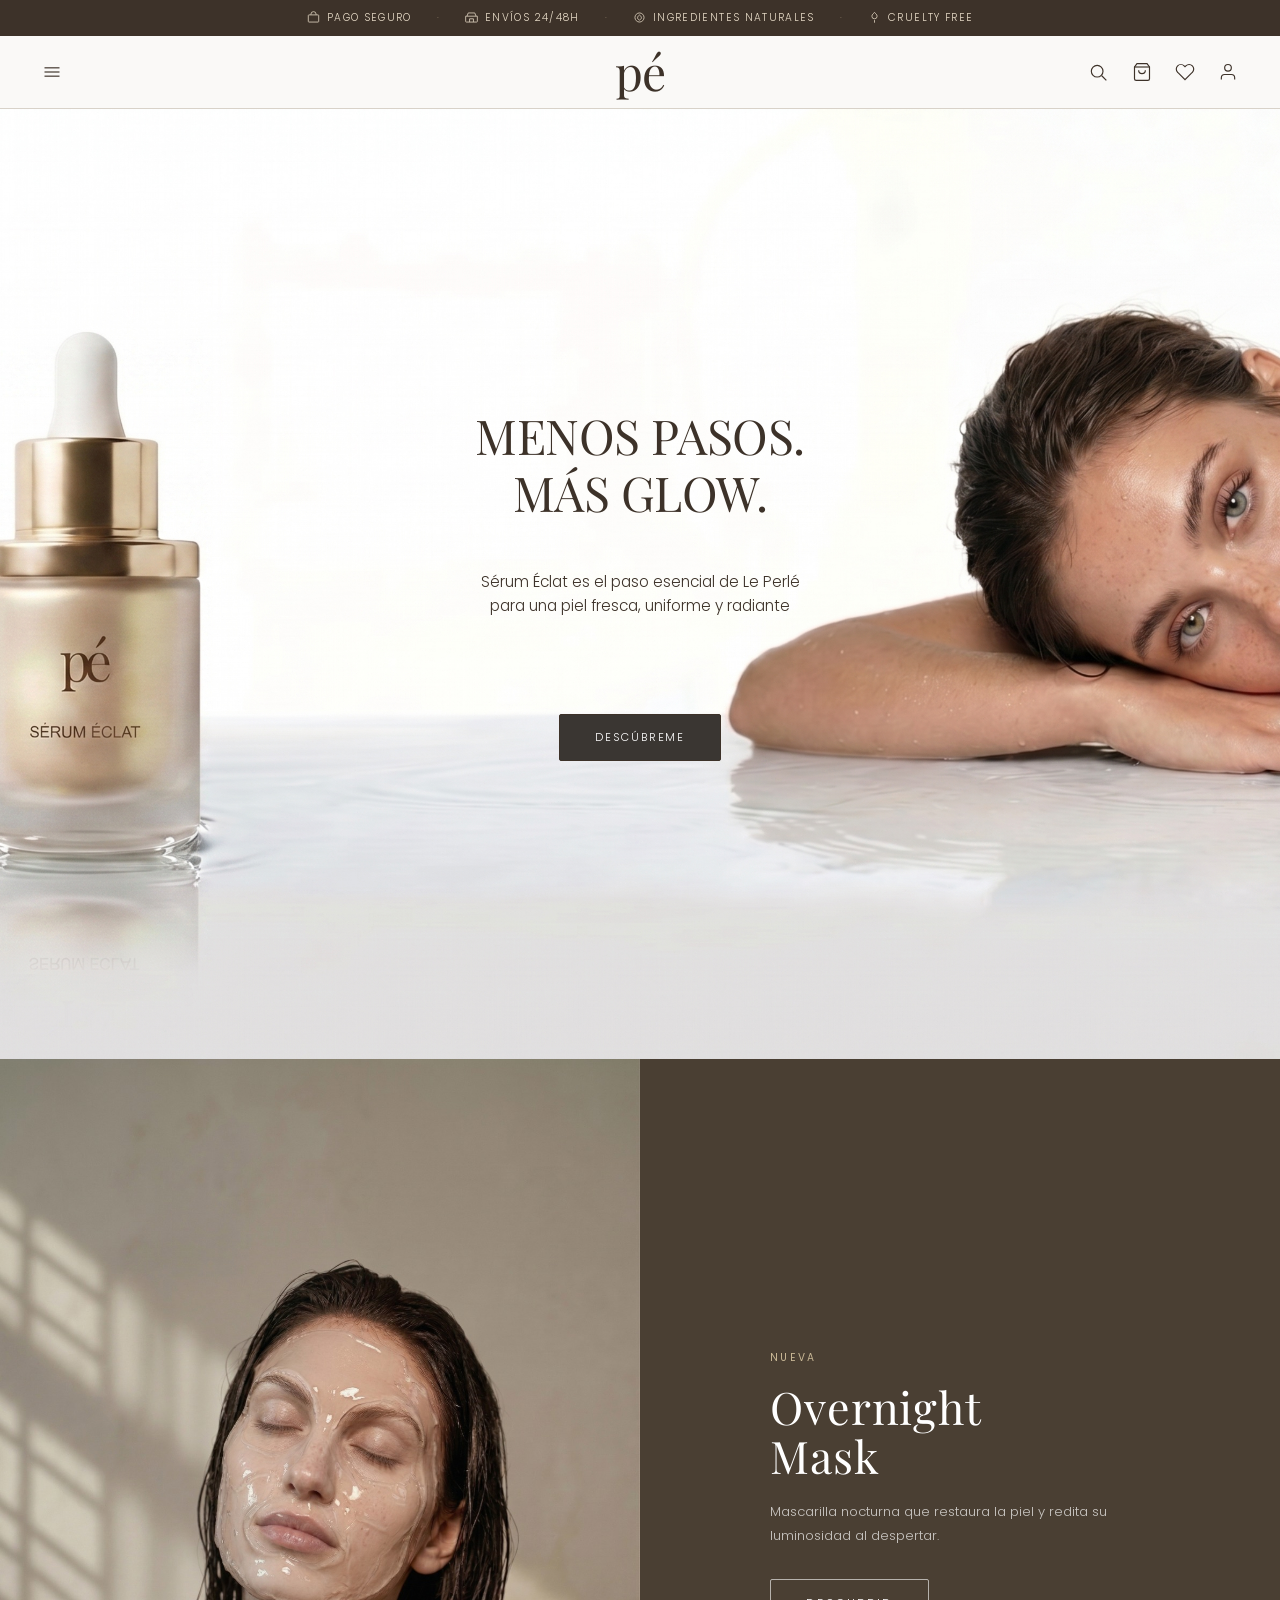
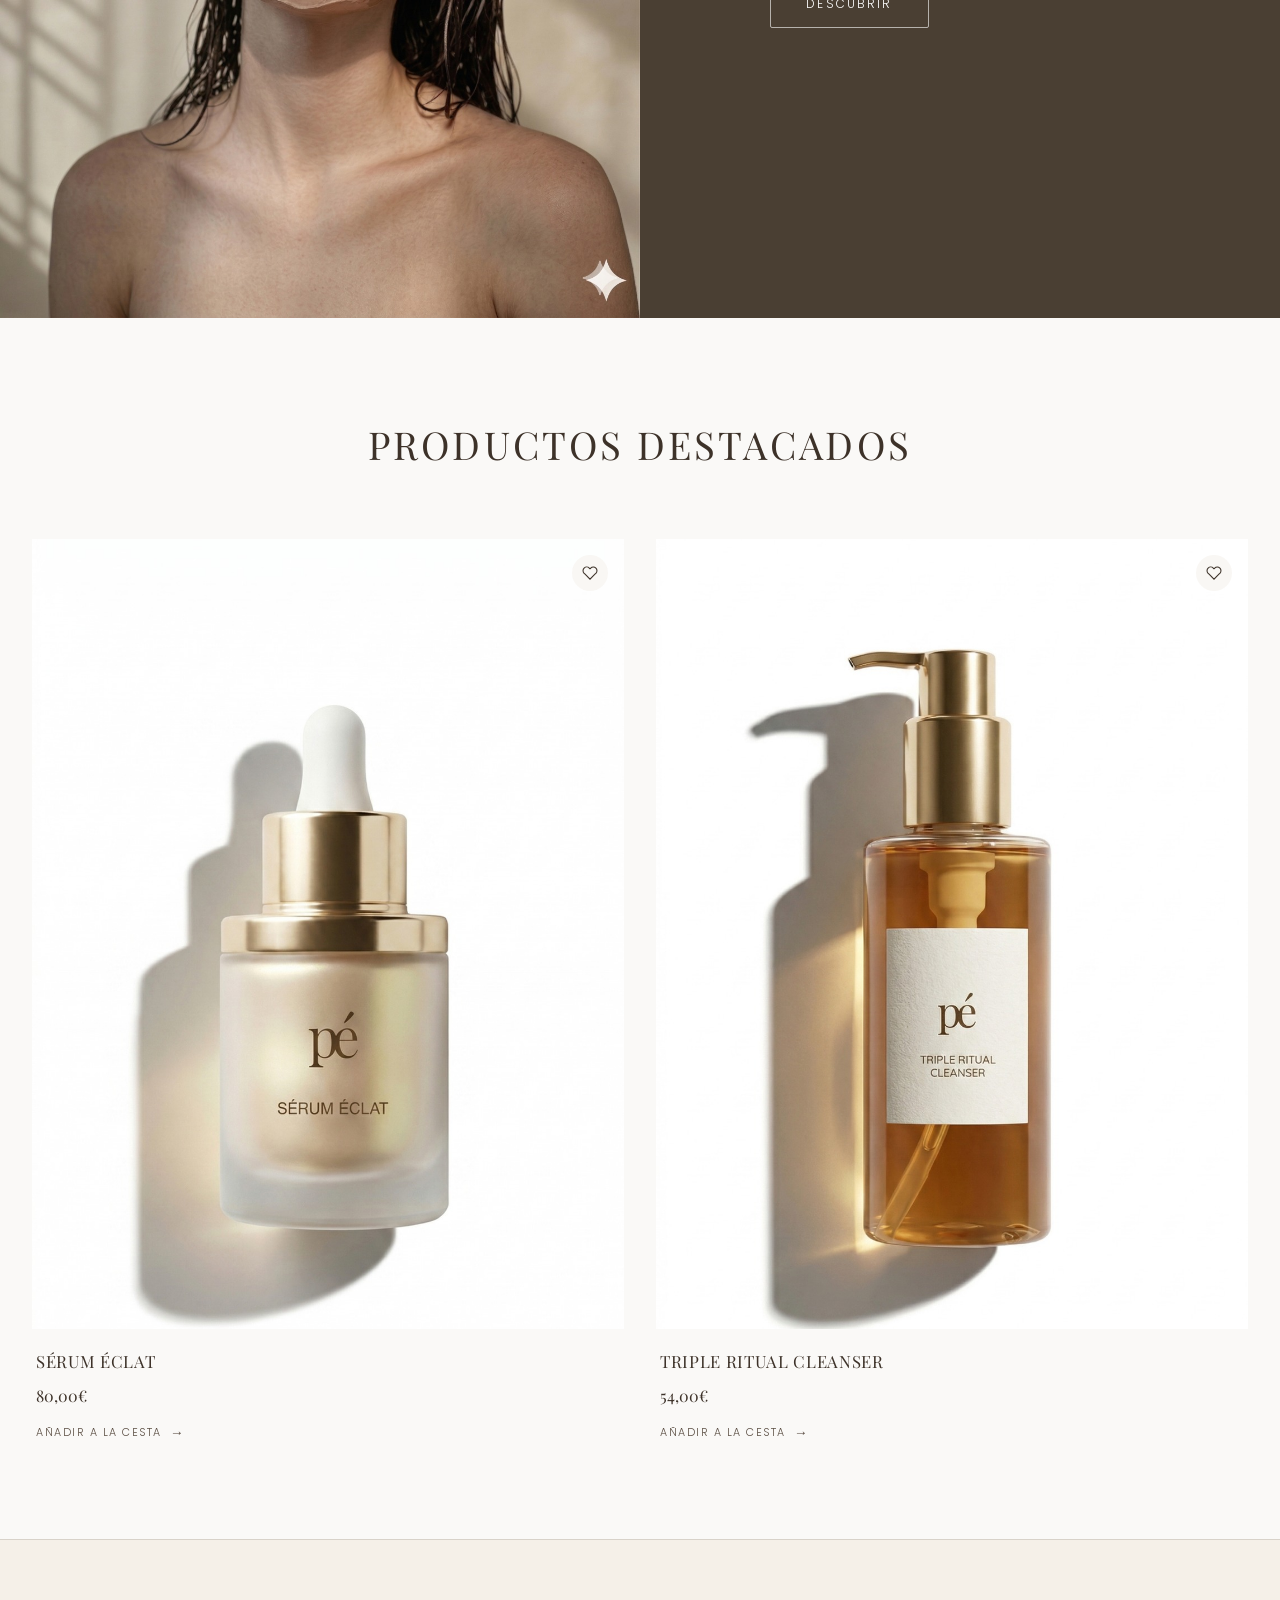
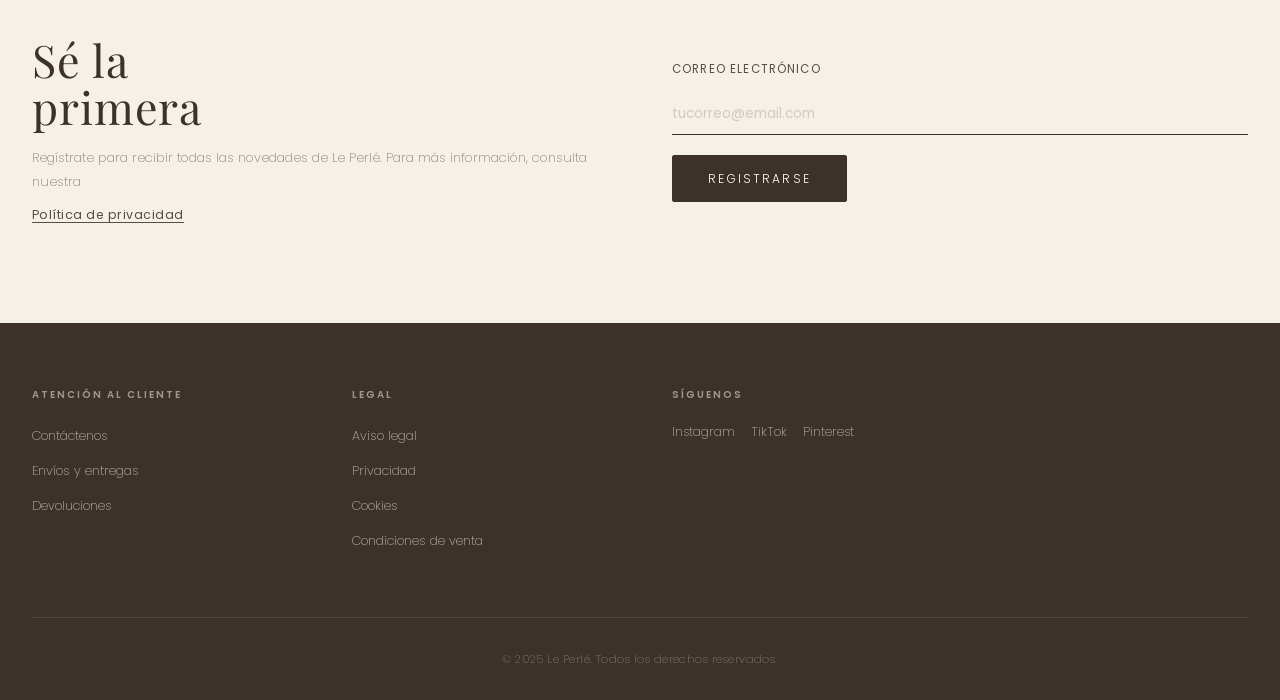
==== commit 05e8d798: "Add files via upload" ====
--- a/index.html
+++ b/index.html
@@ -222,14 +222,13 @@
 
   <main>
 
-    <!-- HERO -->
-    <section class="hero" aria-label="Producto destacado">
-      <img src="VariosSerumEclat.jpeg" alt="Producto Le Perlé" class="hero-image">
-      <div class="hero-content">
-        <div class="hero-line" aria-hidden="true"></div>
-        <h1 class="hero-title">Potencia tu<br>naturalidad con<br>Éclat Skin Tint</h1>
-        <p class="hero-desc">Tratamiento con color que unifica el tono<br>aportando un glow natural.</p>
-        <a href="product.html?id=eclat-skin-tint-30ml" class="btn btn--outline-light hero-cta">Descubrir</a>
+    <!-- HERO - SERUM ECLAT -->
+    <section class="hero-serum" aria-label="Sérum Éclat destacado">
+      <img src="IMAGEN 1 HOME.png" alt="Sérum Éclat" class="hero-serum__background">
+      <div class="hero-serum__overlay">
+        <h1 class="hero-serum__title">MENOS PASOS.<br>MÁS GLOW.</h1>
+        <p class="hero-serum__desc">Sérum Éclat es el paso esencial de Le Perlé<br>para una piel fresca, uniforme y radiante</p>
+        <a href="product.html?id=serum-eclat-30ml" class="btn btn--primary hero-serum__cta">DESCÚBREME</a>
       </div>
     </section>
 
@@ -266,7 +265,7 @@
             <div class="product-card__info">
               <h3 class="product-card__name">Sérum Éclat</h3>
               <p class="product-card__price">80,00€</p>
-              <button class="product-card__add" data-add-cart data-product-id="serum-eclat-30ml" data-product-name="Sérum Éclat" data-product-variant="Glow Light Serum · 30ml" data-product-price="80" data-product-image="https://images.unsplash.com/photo-1620916566398-39f1143ab7be?w=600&h=800&fit=crop">Añadir a la cesta</button>
+              <button class="product-card__add" data-add-cart data-product-id="serum-eclat-30ml" data-product-name="Sérum Éclat" data-product-variant="Glow Light Serum · 30ml" data-product-price="80" data-product-image="SerumEclat.jpeg">Añadir a la cesta</button>
             </div>
           </article>
 
@@ -282,7 +281,7 @@
             <div class="product-card__info">
               <h3 class="product-card__name">Triple Ritual Cleanser</h3>
               <p class="product-card__price">54,00€</p>
-              <button class="product-card__add" data-add-cart data-product-id="triple-ritual-cleanser-150ml" data-product-name="Triple Ritual Cleanser" data-product-variant="Limpiador facial · 150ml" data-product-price="54" data-product-image="https://images.unsplash.com/photo-1556228720-195a672e8a03?w=600&h=800&fit=crop">Añadir a la cesta</button>
+              <button class="product-card__add" data-add-cart data-product-id="triple-ritual-cleanser-150ml" data-product-name="Triple Ritual Cleanser" data-product-variant="Limpiador facial · 150ml" data-product-price="54" data-product-image="TripleRitualCleanser.jpeg">Añadir a la cesta</button>
             </div>
           </article>
         </div>
--- a/styles.css
+++ b/styles.css
@@ -523,6 +523,70 @@
 }
 
 /* ============================================================
+   HOME — SERUM ECLAT HERO SECTION
+   ============================================================ */
+.hero-serum {
+  position: relative;
+  height: 950px;
+  overflow: hidden;
+  display: flex;
+  align-items: center;
+  justify-content: center;
+}
+
+.hero-serum__background {
+  position: absolute;
+  inset: 0;
+  width: 100%;
+  height: 100%;
+  object-fit: cover;
+  object-position: center;
+}
+
+.hero-serum__overlay {
+  position: relative;
+  z-index: 1;
+  display: flex;
+  flex-direction: column;
+  align-items: center;
+  justify-content: center;
+  text-align: center;
+  gap: var(--sp-md);
+}
+
+.hero-serum__title {
+  font-family: var(--font-serif);
+  font-size: clamp(2.2rem, 4vw, 3rem);
+  font-weight: 400;
+  line-height: 1.2;
+  color: var(--clr-text);
+  letter-spacing: -0.01em;
+  margin-bottom: var(--sp-sm);
+}
+
+.hero-serum__desc {
+  font-family: var(--font-sans);
+  font-size: 0.95rem;
+  color: var(--clr-text-secondary);
+  line-height: 1.6;
+  font-weight: 300;
+  max-width: 500px;
+  margin-bottom: var(--sp-lg);
+}
+
+.hero-serum__cta {
+  letter-spacing: 0.16em;
+  font-size: 0.7rem;
+  padding: 0.85rem 2.2rem;
+  background: #3a3632;
+  color: #ffffff;
+}
+
+.hero-serum__cta:hover {
+  background: #2a2620;
+}
+
+/* ============================================================
    HOME — SPLIT PROMO SECTION
    ============================================================ */
 .split-promo {
@@ -2437,6 +2501,11 @@
   }
   .hero-line { align-self: flex-start; }
   .hero-title { font-size: clamp(2rem, 6vw, 2.8rem); }
+
+  /* Hero Serum */
+  .hero-serum { height: 750px; }
+  .hero-serum__title { font-size: 1.8rem; }
+  .hero-serum__desc { font-size: 0.9rem; }
 
   /* Split promo */
   .split-promo { grid-template-columns: 1fr; }
@@ -2537,6 +2606,12 @@
   .hero-title { font-size: 1.9rem; }
   .hero-line { width: 28px; margin-bottom: 1.2rem; }
   .hero-desc { font-size: 0.72rem; margin-bottom: 1.6rem; }
+
+  /* Hero Serum */
+  .hero-serum { height: 600px; }
+  .hero-serum__title { font-size: 1.5rem; }
+  .hero-serum__desc { font-size: 0.8rem; }
+  .hero-serum__cta { font-size: 0.65rem; padding: 0.7rem 1.8rem; }
 }
 
 /* ============================================================
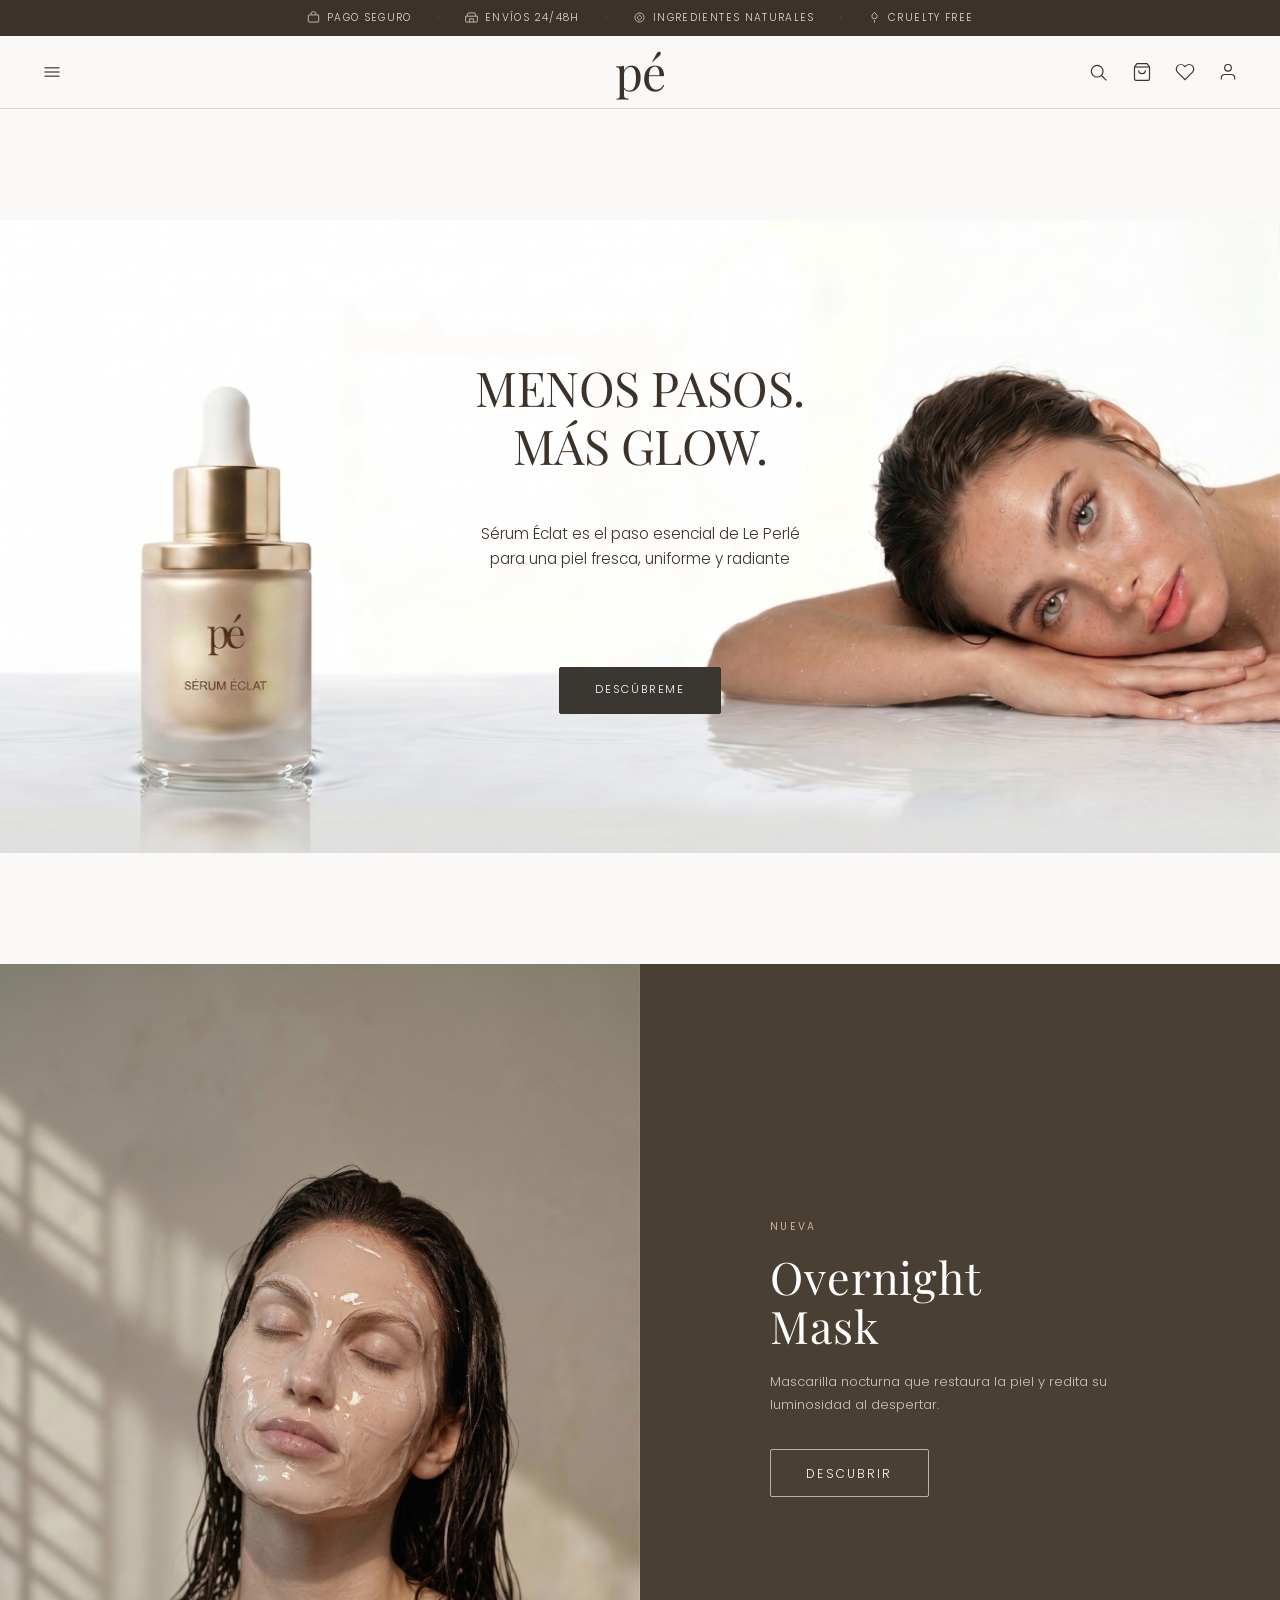
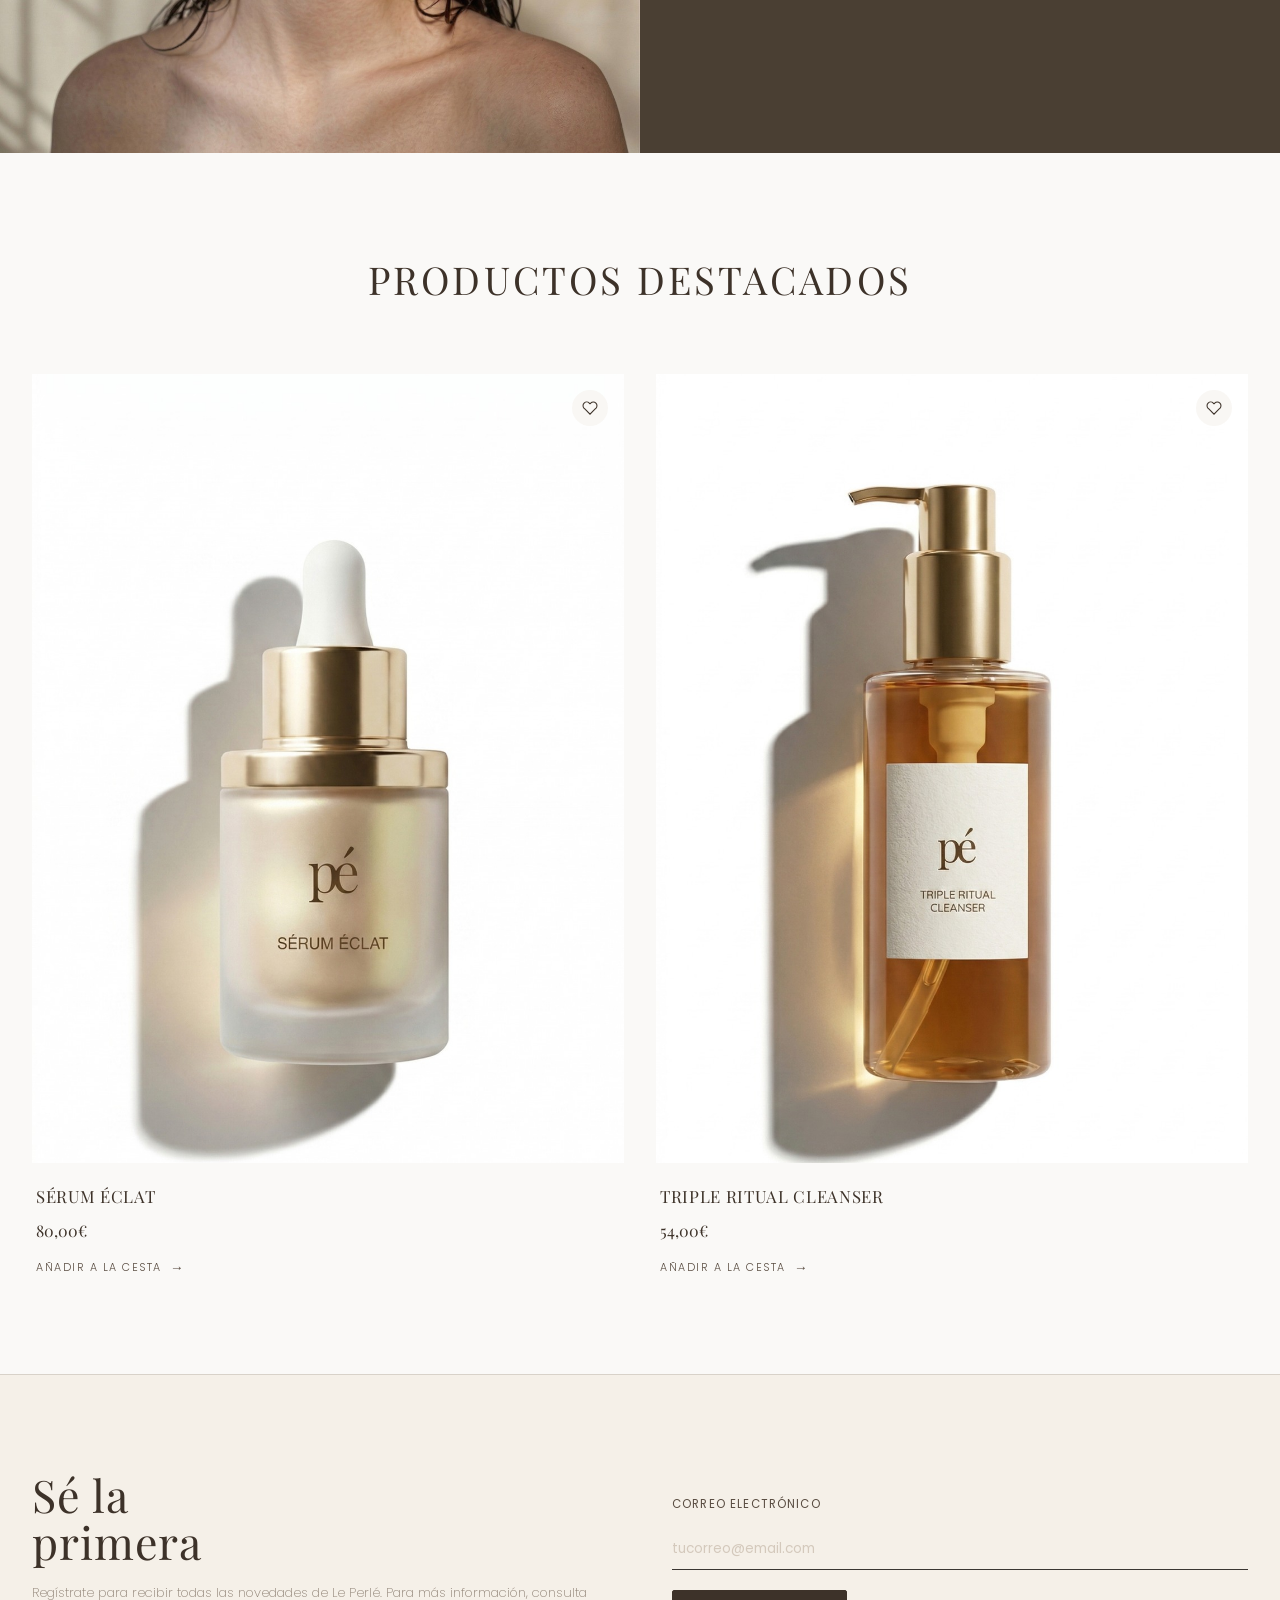
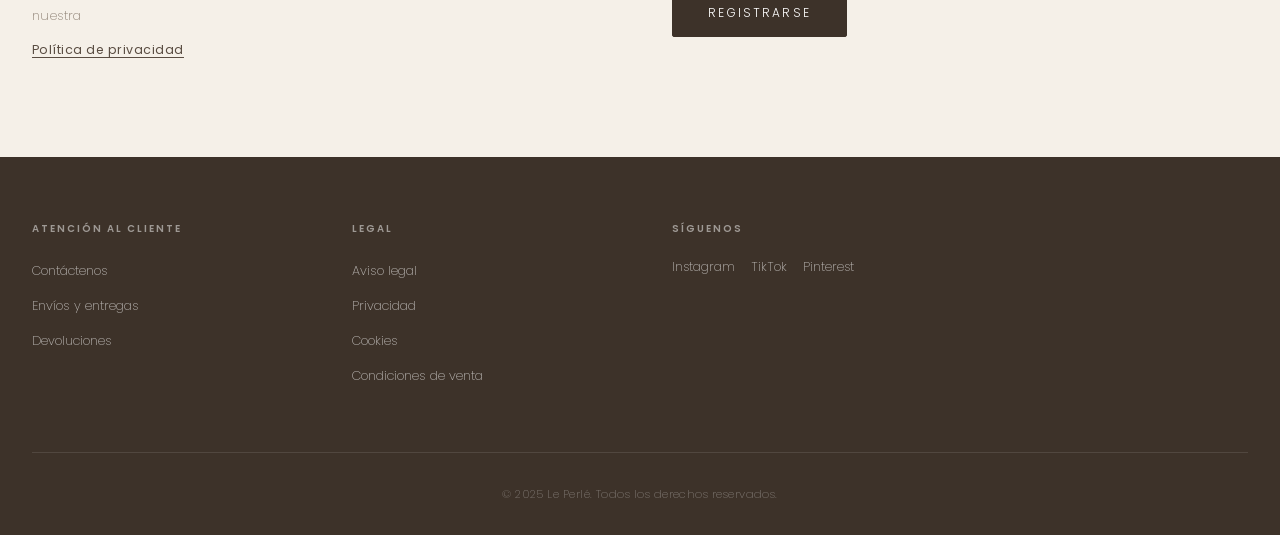
==== commit 822a5ff3: "Add files via upload" ====
--- a/index.html
+++ b/index.html
@@ -93,7 +93,6 @@
     <div class="side-menu-nav">
       <a href="serums.html">Sérums</a>
       <a href="limpiadores.html">Limpiador</a>
-      <a href="tratamiento-nocturno.html">Tratamiento nocturno</a>
       <div class="side-menu-divider"></div>
       <a href="products.html">Ver todos</a>
       <button class="side-menu-club-btn" onclick="document.getElementById('welcome-popup').classList.add('is-open');document.body.style.overflow='hidden';document.querySelector('.side-menu').classList.remove('is-open');document.getElementById('menu-overlay').classList.remove('is-open');">LE PERLÉ CLUB</button>
--- a/styles.css
+++ b/styles.css
@@ -527,11 +527,14 @@
    ============================================================ */
 .hero-serum {
   position: relative;
-  height: 950px;
+  height: min(95vh, 950px);
+  min-height: 620px;
+  max-height: 1000px;
   overflow: hidden;
   display: flex;
   align-items: center;
   justify-content: center;
+  background: var(--clr-bg);
 }
 
 .hero-serum__background {
@@ -539,8 +542,9 @@
   inset: 0;
   width: 100%;
   height: 100%;
-  object-fit: cover;
+  object-fit: contain;
   object-position: center;
+  min-height: 100%;
 }
 
 .hero-serum__overlay {
@@ -2503,7 +2507,8 @@
   .hero-title { font-size: clamp(2rem, 6vw, 2.8rem); }
 
   /* Hero Serum */
-  .hero-serum { height: 750px; }
+  .hero-serum { height: min(80vh, 750px); min-height: 520px; }
+  .hero-serum__background { object-fit: contain; }
   .hero-serum__title { font-size: 1.8rem; }
   .hero-serum__desc { font-size: 0.9rem; }
 
@@ -2608,7 +2613,8 @@
   .hero-desc { font-size: 0.72rem; margin-bottom: 1.6rem; }
 
   /* Hero Serum */
-  .hero-serum { height: 600px; }
+  .hero-serum { height: min(72vh, 600px); min-height: 460px; }
+  .hero-serum__background { object-fit: contain; }
   .hero-serum__title { font-size: 1.5rem; }
   .hero-serum__desc { font-size: 0.8rem; }
   .hero-serum__cta { font-size: 0.65rem; padding: 0.7rem 1.8rem; }
